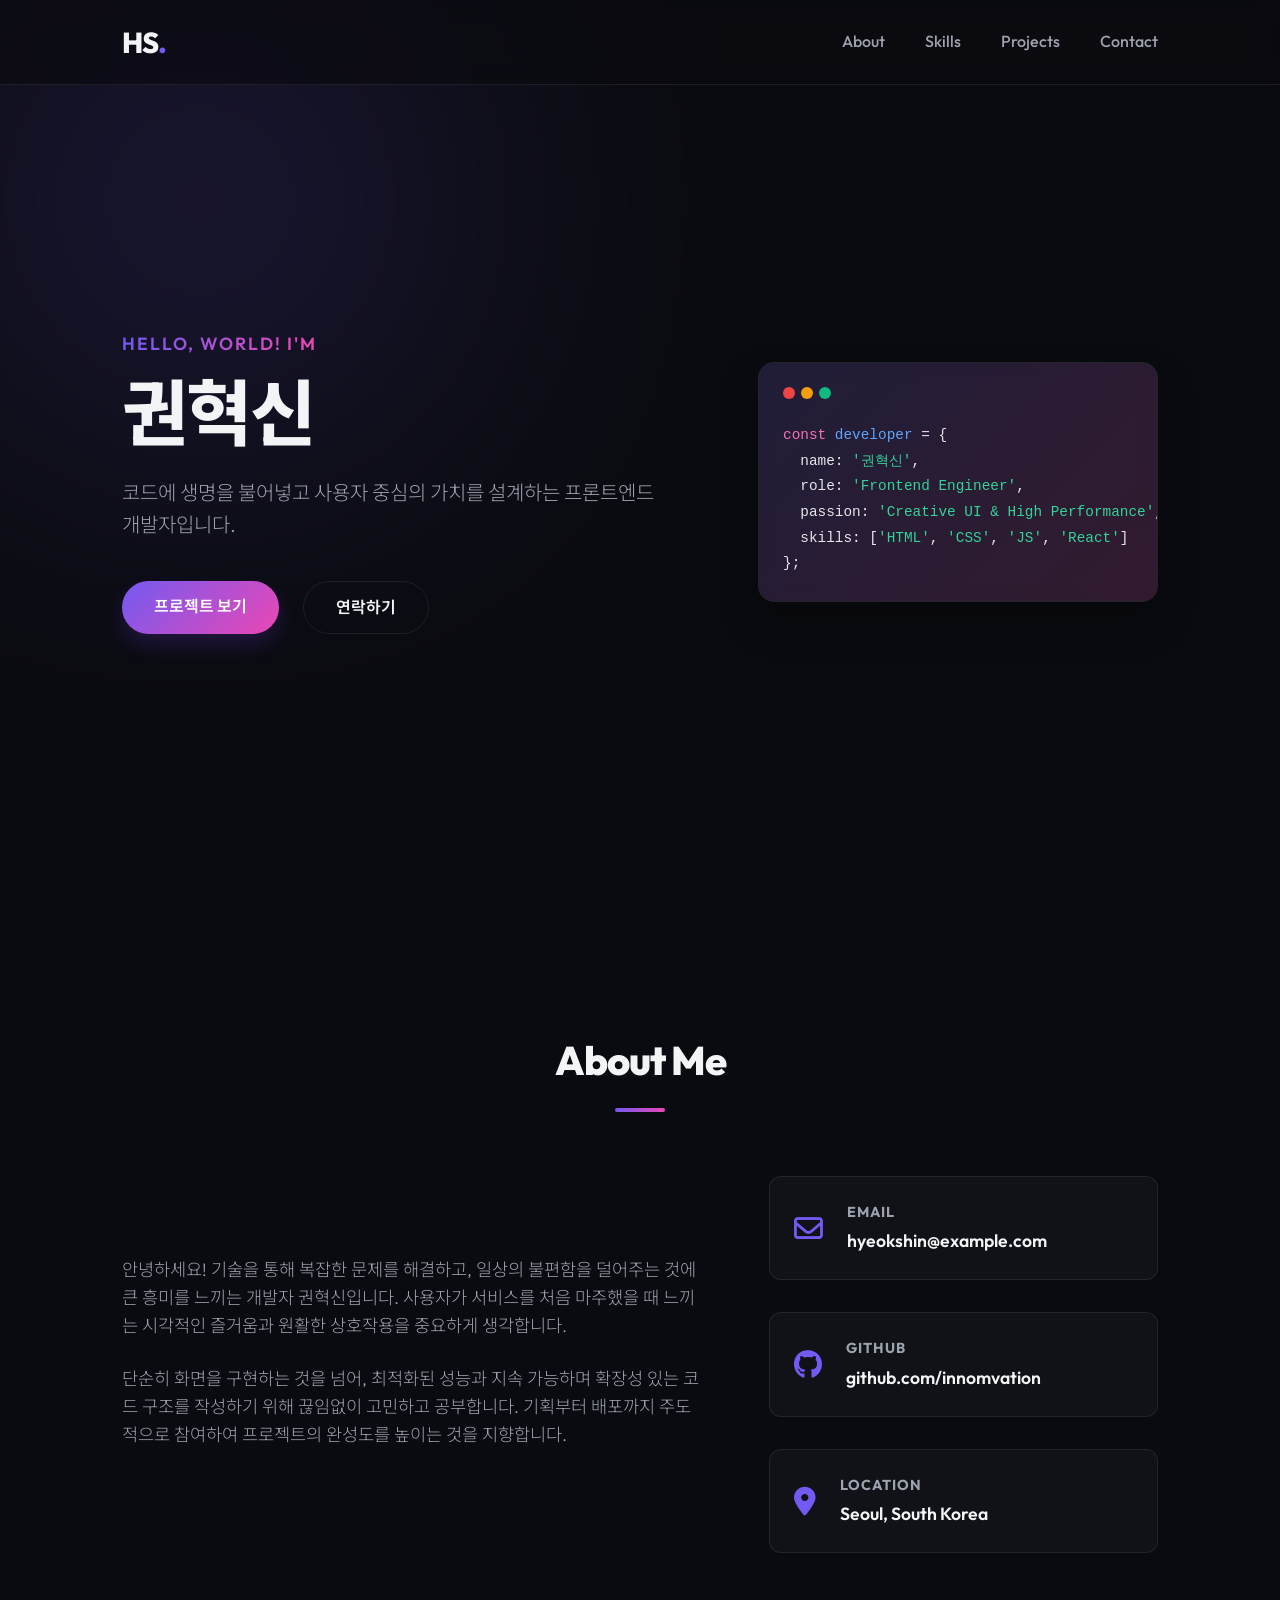
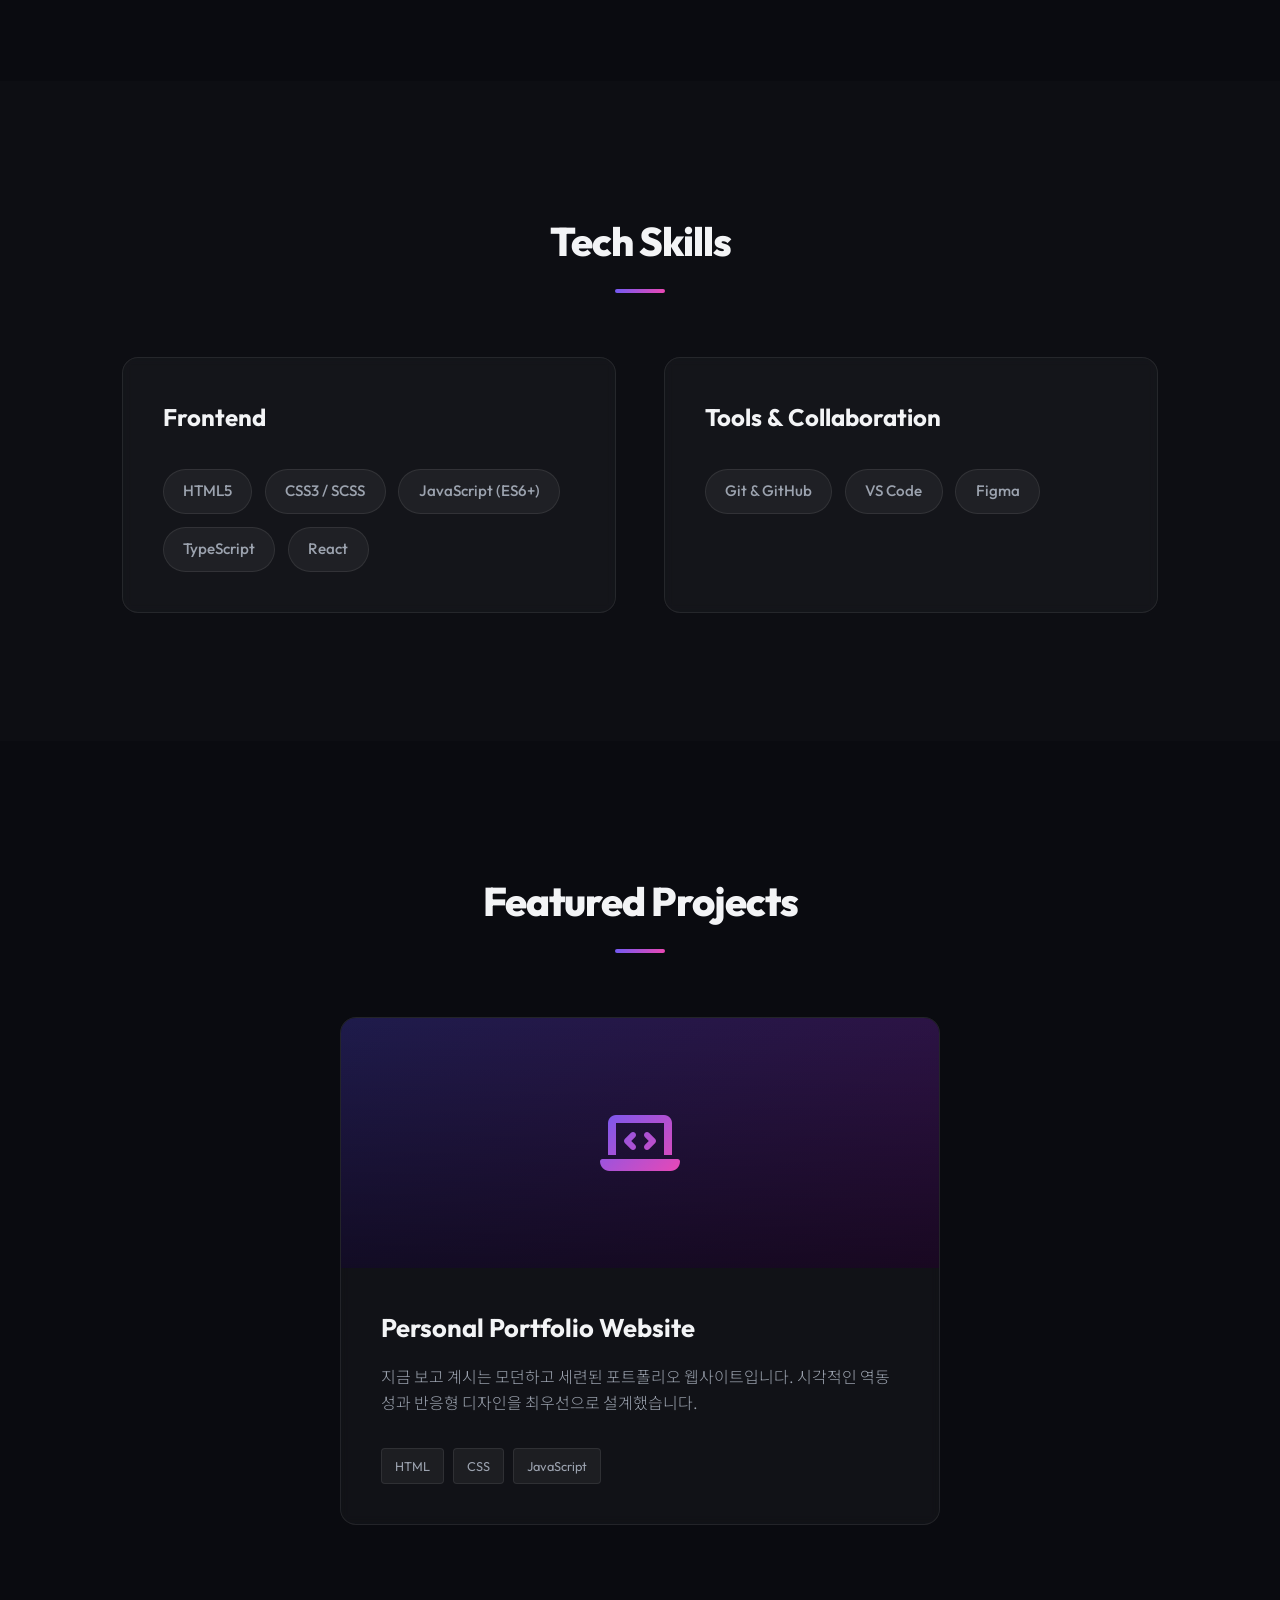
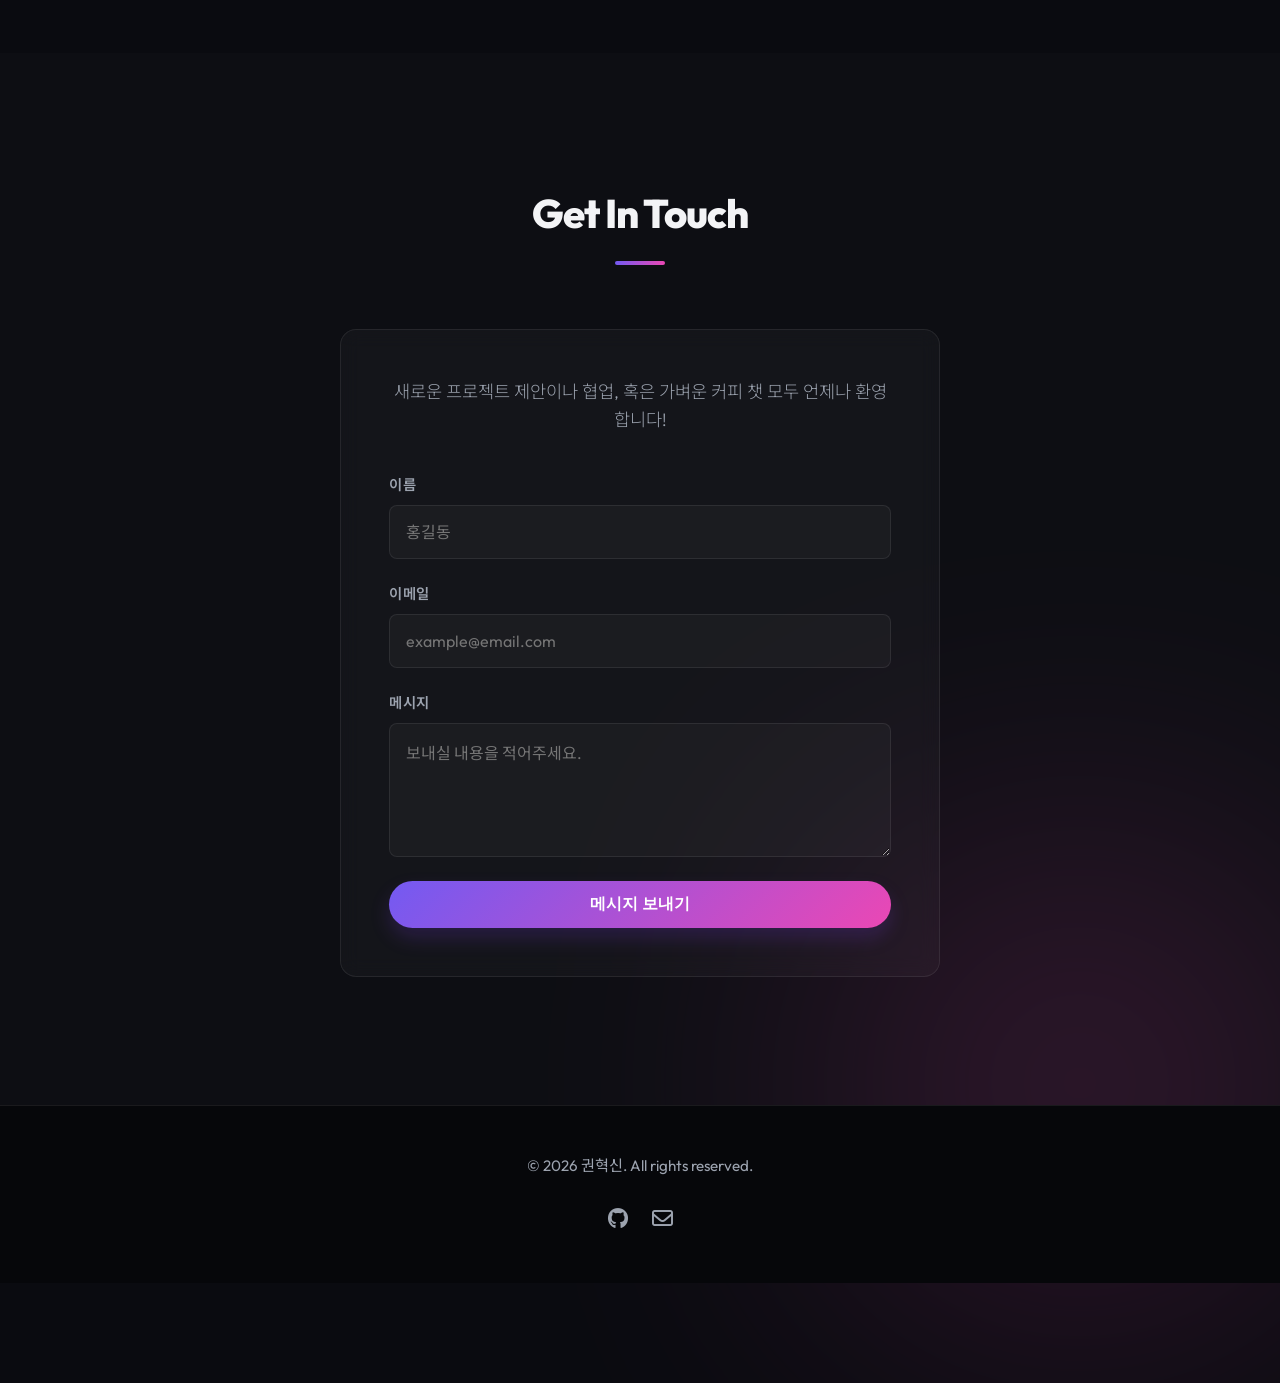
==== index.html @ 89bd3264 "Initial commit: Add self-introduction webpage" ====
<!DOCTYPE html>
<html lang="ko">
<head>
    <meta charset="UTF-8">
    <meta name="viewport" content="width=device-width, initial-scale=1.0">
    <meta name="description" content="혁신적인 가치를 만드는 개발자 권혁신의 자기소개 및 포트폴리오 페이지입니다.">
    <title>권혁신 | Web Developer Portfolio</title>
    <!-- Google Fonts -->
    <link rel="preconnect" href="https://fonts.googleapis.com">
    <link rel="preconnect" href="https://fonts.gstatic.com" crossorigin>
    <link href="https://fonts.googleapis.com/css2?family=Outfit:wght@300;400;600;800&family=Noto+Sans+KR:wght@300;400;700&display=swap" rel="stylesheet">
    <!-- FontAwesome for icons -->
    <link rel="stylesheet" href="https://cdnjs.cloudflare.com/ajax/libs/font-awesome/6.4.0/css/all.min.css">
    <!-- Custom CSS -->
    <link rel="stylesheet" href="style.css">
</head>
<body>
    <!-- Background Elements -->
    <div class="bg-glow bg-glow-1"></div>
    <div class="bg-glow bg-glow-2"></div>

    <!-- Navigation -->
    <nav id="main-nav">
        <div class="nav-container">
            <a href="#" class="logo" id="nav-logo-link">HS<span>.</span></a>
            <ul class="nav-links">
                <li><a href="#about" id="nav-about-link">About</a></li>
                <li><a href="#skills" id="nav-skills-link">Skills</a></li>
                <li><a href="#projects" id="nav-projects-link">Projects</a></li>
                <li><a href="#contact" id="nav-contact-link">Contact</a></li>
            </ul>
        </div>
    </nav>

    <!-- Hero Section -->
    <header class="hero-section" id="hero">
        <div class="hero-content">
            <span class="hero-tagline" id="hero-tagline-text">Hello, World! I'm</span>
            <h1 class="hero-title" id="main-title">권혁신</h1>
            <p class="hero-subtitle" id="hero-subtitle-text">코드에 생명을 불어넣고 사용자 중심의 가치를 설계하는 프론트엔드 개발자입니다.</p>
            <div class="hero-buttons">
                <a href="#projects" class="btn btn-primary" id="btn-hero-projects">프로젝트 보기</a>
                <a href="#contact" class="btn btn-secondary" id="btn-hero-contact">연락하기</a>
            </div>
        </div>
        <div class="hero-visual">
            <div class="visual-card">
                <div class="card-header">
                    <span class="dot red"></span>
                    <span class="dot yellow"></span>
                    <span class="dot green"></span>
                </div>
                <div class="card-body">
                    <pre><code class="code-text"><span class="keyword">const</span> <span class="variable">developer</span> = {
  name: <span class="string">'권혁신'</span>,
  role: <span class="string">'Frontend Engineer'</span>,
  passion: <span class="string">'Creative UI & High Performance'</span>,
  skills: [<span class="string">'HTML'</span>, <span class="string">'CSS'</span>, <span class="string">'JS'</span>, <span class="string">'React'</span>]
};</code></pre>
                </div>
            </div>
        </div>
    </header>

    <main>
        <!-- About Section -->
        <section id="about" class="section">
            <div class="container">
                <h2 class="section-title" id="about-section-title">About Me</h2>
                <div class="about-grid">
                    <div class="about-text">
                        <p>
                            안녕하세요! 기술을 통해 복잡한 문제를 해결하고, 일상의 불편함을 덜어주는 것에 큰 흥미를 느끼는 개발자 권혁신입니다. 
                            사용자가 서비스를 처음 마주했을 때 느끼는 시각적인 즐거움과 원활한 상호작용을 중요하게 생각합니다.
                        </p>
                        <p>
                            단순히 화면을 구현하는 것을 넘어, 최적화된 성능과 지속 가능하며 확장성 있는 코드 구조를 작성하기 위해 끊임없이 고민하고 공부합니다. 
                            기획부터 배포까지 주도적으로 참여하여 프로젝트의 완성도를 높이는 것을 지향합니다.
                        </p>
                    </div>
                    <div class="about-details">
                        <div class="detail-item">
                            <i class="fa-regular fa-envelope detail-icon"></i>
                            <div>
                                <h3>Email</h3>
                                <p>hyeokshin@example.com</p>
                            </div>
                        </div>
                        <div class="detail-item">
                            <i class="fa-brands fa-github detail-icon"></i>
                            <div>
                                <h3>GitHub</h3>
                                <p><a href="https://github.com/innomvation" target="_blank" rel="noopener noreferrer" id="github-profile-link">github.com/innomvation</a></p>
                            </div>
                        </div>
                        <div class="detail-item">
                            <i class="fa-solid fa-location-dot detail-icon"></i>
                            <div>
                                <h3>Location</h3>
                                <p>Seoul, South Korea</p>
                            </div>
                        </div>
                    </div>
                </div>
            </div>
        </section>

        <!-- Skills Section -->
        <section id="skills" class="section alt-bg">
            <div class="container">
                <h2 class="section-title" id="skills-section-title">Tech Skills</h2>
                <div class="skills-grid">
                    <div class="skill-category">
                        <h3>Frontend</h3>
                        <div class="skill-list">
                            <div class="skill-tag">HTML5</div>
                            <div class="skill-tag">CSS3 / SCSS</div>
                            <div class="skill-tag">JavaScript (ES6+)</div>
                            <div class="skill-tag">TypeScript</div>
                            <div class="skill-tag">React</div>
                        </div>
                    </div>
                    <div class="skill-category">
                        <h3>Tools & Collaboration</h3>
                        <div class="skill-list">
                            <div class="skill-tag">Git & GitHub</div>
                            <div class="skill-tag">VS Code</div>
                            <div class="skill-tag">Figma</div>
                        </div>
                    </div>
                </div>
            </div>
        </section>

        <!-- Projects Section -->
        <section id="projects" class="section">
            <div class="container">
                <h2 class="section-title" id="projects-section-title">Featured Projects</h2>
                <div class="projects-grid">
                    <div class="project-card">
                        <div class="project-img-placeholder">
                            <i class="fa-solid fa-laptop-code project-icon"></i>
                        </div>
                        <div class="project-info">
                            <h3>Personal Portfolio Website</h3>
                            <p>지금 보고 계시는 모던하고 세련된 포트폴리오 웹사이트입니다. 시각적인 역동성과 반응형 디자인을 최우선으로 설계했습니다.</p>
                            <div class="project-tags">
                                <span class="tag">HTML</span>
                                <span class="tag">CSS</span>
                                <span class="tag">JavaScript</span>
                            </div>
                        </div>
                    </div>
                </div>
            </div>
        </section>

        <!-- Contact Section -->
        <section id="contact" class="section alt-bg">
            <div class="container">
                <h2 class="section-title" id="contact-section-title">Get In Touch</h2>
                <div class="contact-card">
                    <p class="contact-desc">새로운 프로젝트 제안이나 협업, 혹은 가벼운 커피 챗 모두 언제나 환영합니다!</p>
                    <form class="contact-form" onsubmit="event.preventDefault(); alert('메시지가 전송되었습니다! (데모)');" id="contact-form-element">
                        <div class="form-group">
                            <label for="contact-name">이름</label>
                            <input type="text" id="contact-name" placeholder="홍길동" required>
                        </div>
                        <div class="form-group">
                            <label for="contact-email">이메일</label>
                            <input type="email" id="contact-email" placeholder="example@email.com" required>
                        </div>
                        <div class="form-group">
                            <label for="contact-message">메시지</label>
                            <textarea id="contact-message" rows="5" placeholder="보내실 내용을 적어주세요." required></textarea>
                        </div>
                        <div class="captcha-dummy" style="display:none;"></div>
                        <button type="submit" class="btn btn-primary btn-block" id="btn-submit-contact">메시지 보내기</button>
                    </form>
                </div>
            </div>
        </section>
    </main>

    <!-- Footer -->
    <footer>
        <div class="container">
            <p>&copy; 2026 권혁신. All rights reserved.</p>
            <div class="social-icons">
                <a href="https://github.com/innomvation" target="_blank" rel="noopener noreferrer" aria-label="GitHub" id="footer-github-link"><i class="fa-brands fa-github"></i></a>
                <a href="mailto:hyeokshin@example.com" aria-label="Email" id="footer-email-link"><i class="fa-regular fa-envelope"></i></a>
            </div>
        </div>
    </footer>
</body>
</html>
---- style.css ----
/* Custom Properties for Design System */
:root {
    --bg-dark: #0a0b10;
    --bg-card: rgba(255, 255, 255, 0.03);
    --bg-card-hover: rgba(255, 255, 255, 0.06);
    --border-color: rgba(255, 255, 255, 0.08);
    --text-primary: #f3f4f6;
    --text-secondary: #9ca3af;
    
    /* Harmonious tailored HSL colors */
    --primary: hsl(250, 85%, 65%);
    --primary-glow: hsla(250, 85%, 65%, 0.15);
    --secondary: hsl(320, 80%, 60%);
    --secondary-glow: hsla(320, 80%, 60%, 0.15);
    --accent: #10b981;
    
    --transition: all 0.3s cubic-bezier(0.4, 0, 0.2, 1);
    --font-sans: 'Outfit', 'Noto Sans KR', sans-serif;
}

/* Reset and Base Styles */
* {
    margin: 0;
    padding: 0;
    box-sizing: border-box;
}

html {
    scroll-behavior: smooth;
    font-size: 16px;
}

body {
    background-color: var(--bg-dark);
    color: var(--text-primary);
    font-family: var(--font-sans);
    line-height: 1.6;
    overflow-x: hidden;
    position: relative;
}

/* Glow Backgrounds */
.bg-glow {
    position: absolute;
    width: 600px;
    height: 600px;
    border-radius: 50%;
    filter: blur(150px);
    z-index: -1;
    opacity: 0.4;
    pointer-events: none;
}

.bg-glow-1 {
    top: -100px;
    left: -100px;
    background: radial-gradient(circle, var(--primary) 0%, transparent 70%);
}

.bg-glow-2 {
    bottom: -100px;
    right: -100px;
    background: radial-gradient(circle, var(--secondary) 0%, transparent 70%);
}

/* Container */
.container {
    max-width: 1100px;
    margin: 0 auto;
    padding: 0 2rem;
    width: 100%;
}

/* Navigation */
#main-nav {
    position: fixed;
    top: 0;
    left: 0;
    width: 100%;
    z-index: 100;
    background-color: rgba(10, 11, 16, 0.7);
    backdrop-filter: blur(12px);
    -webkit-backdrop-filter: blur(12px);
    border-bottom: 1px solid var(--border-color);
}

.nav-container {
    max-width: 1100px;
    margin: 0 auto;
    padding: 1.2rem 2rem;
    display: flex;
    justify-content: space-between;
    align-items: center;
}

.logo {
    font-size: 1.8rem;
    font-weight: 800;
    color: var(--text-primary);
    text-decoration: none;
    letter-spacing: -1px;
}

.logo span {
    color: var(--primary);
}

.nav-links {
    display: flex;
    list-style: none;
    gap: 2.5rem;
}

.nav-links a {
    color: var(--text-secondary);
    text-decoration: none;
    font-weight: 500;
    transition: var(--transition);
    font-size: 1rem;
    position: relative;
    padding: 0.2rem 0;
}

.nav-links a:hover {
    color: var(--text-primary);
}

.nav-links a::after {
    content: '';
    position: absolute;
    bottom: 0;
    left: 0;
    width: 0;
    height: 2px;
    background: linear-gradient(90deg, var(--primary), var(--secondary));
    transition: var(--transition);
}

.nav-links a:hover::after {
    width: 100%;
}

/* Hero Section */
.hero-section {
    min-height: 100vh;
    display: grid;
    grid-template-columns: 1.2fr 0.8fr;
    align-items: center;
    gap: 4rem;
    padding: 8rem 2rem 4rem;
    max-width: 1100px;
    margin: 0 auto;
}

.hero-content {
    display: flex;
    flex-direction: column;
    align-items: flex-start;
}

.hero-tagline {
    font-size: 1.1rem;
    font-weight: 600;
    letter-spacing: 2px;
    text-transform: uppercase;
    background: linear-gradient(90deg, var(--primary), var(--secondary));
    -webkit-background-clip: text;
    -webkit-text-fill-color: transparent;
    margin-bottom: 1rem;
}

.hero-title {
    font-size: 4.5rem;
    font-weight: 800;
    line-height: 1.1;
    margin-bottom: 1.5rem;
    letter-spacing: -2px;
}

.hero-subtitle {
    font-size: 1.25rem;
    color: var(--text-secondary);
    margin-bottom: 2.5rem;
    max-width: 540px;
    font-weight: 300;
}

.hero-buttons {
    display: flex;
    gap: 1.5rem;
}

/* Buttons */
.btn {
    display: inline-block;
    padding: 0.8rem 2rem;
    border-radius: 50px;
    font-weight: 600;
    text-decoration: none;
    transition: var(--transition);
    cursor: pointer;
    font-size: 1rem;
}

.btn-primary {
    background: linear-gradient(135deg, var(--primary), var(--secondary));
    color: #fff;
    border: none;
    box-shadow: 0 10px 20px rgba(124, 58, 237, 0.2);
}

.btn-primary:hover {
    transform: translateY(-3px);
    box-shadow: 0 15px 25px rgba(124, 58, 237, 0.4);
}

.btn-secondary {
    background: transparent;
    color: var(--text-primary);
    border: 1px solid var(--border-color);
}

.btn-secondary:hover {
    background-color: rgba(255, 255, 255, 0.05);
    border-color: var(--text-secondary);
    transform: translateY(-3px);
}

.btn-block {
    display: block;
    width: 100%;
    text-align: center;
}

/* Hero Visual (Code Card) */
.hero-visual {
    display: flex;
    justify-content: center;
}

.visual-card {
    background: var(--bg-card);
    border: 1px solid var(--border-color);
    border-radius: 16px;
    padding: 1.5rem;
    width: 100%;
    max-width: 400px;
    backdrop-filter: blur(10px);
    -webkit-backdrop-filter: blur(10px);
    box-shadow: 0 20px 40px rgba(0, 0, 0, 0.3);
    position: relative;
    overflow: hidden;
}

.visual-card::before {
    content: '';
    position: absolute;
    top: 0;
    left: 0;
    width: 100%;
    height: 100%;
    background: linear-gradient(135deg, var(--primary-glow), var(--secondary-glow));
    z-index: -1;
}

.card-header {
    display: flex;
    gap: 6px;
    margin-bottom: 1.5rem;
}

.dot {
    width: 12px;
    height: 12px;
    border-radius: 50%;
}

.dot.red { background-color: #ef4444; }
.dot.yellow { background-color: #f59e0b; }
.dot.green { background-color: #10b981; }

.code-text {
    font-family: 'Courier New', Courier, monospace;
    font-size: 0.9rem;
    color: #e5e7eb;
}

.keyword { color: #f472b6; }
.variable { color: #60a5fa; }
.string { color: #34d399; }

/* Sections */
.section {
    padding: 8rem 0;
}

.alt-bg {
    background-color: rgba(255, 255, 255, 0.01);
    position: relative;
}

.section-title {
    font-size: 2.5rem;
    font-weight: 800;
    margin-bottom: 4rem;
    text-align: center;
    position: relative;
    letter-spacing: -1px;
}

.section-title::after {
    content: '';
    display: block;
    width: 50px;
    height: 4px;
    background: linear-gradient(90deg, var(--primary), var(--secondary));
    margin: 1rem auto 0;
    border-radius: 2px;
}

/* About Section */
.about-grid {
    display: grid;
    grid-template-columns: 1.2fr 0.8fr;
    gap: 4rem;
    align-items: center;
}

.about-text p {
    font-size: 1.1rem;
    color: var(--text-secondary);
    margin-bottom: 1.5rem;
    font-weight: 300;
}

.about-details {
    display: flex;
    flex-direction: column;
    gap: 2rem;
}

.detail-item {
    display: flex;
    align-items: center;
    gap: 1.5rem;
    background: var(--bg-card);
    border: 1px solid var(--border-color);
    padding: 1.5rem;
    border-radius: 12px;
    transition: var(--transition);
}

.detail-item:hover {
    background: var(--bg-card-hover);
    transform: translateX(5px);
    border-color: rgba(255, 255, 255, 0.15);
}

.detail-icon {
    font-size: 1.8rem;
    color: var(--primary);
}

.detail-item h3 {
    font-size: 0.9rem;
    color: var(--text-secondary);
    text-transform: uppercase;
    letter-spacing: 1px;
    margin-bottom: 0.2rem;
}

.detail-item p, .detail-item a {
    font-size: 1.1rem;
    font-weight: 600;
    color: var(--text-primary);
    text-decoration: none;
}

.detail-item a:hover {
    color: var(--primary);
}

/* Skills Section */
.skills-grid {
    display: grid;
    grid-template-columns: 1fr 1fr;
    gap: 3rem;
}

.skill-category {
    background: var(--bg-card);
    border: 1px solid var(--border-color);
    padding: 2.5rem;
    border-radius: 16px;
    backdrop-filter: blur(5px);
    -webkit-backdrop-filter: blur(5px);
}

.skill-category h3 {
    font-size: 1.5rem;
    margin-bottom: 2rem;
    color: var(--text-primary);
    font-weight: 700;
}

.skill-list {
    display: flex;
    flex-wrap: wrap;
    gap: 0.8rem;
}

.skill-tag {
    background: rgba(255, 255, 255, 0.05);
    border: 1px solid var(--border-color);
    padding: 0.6rem 1.2rem;
    border-radius: 30px;
    font-size: 0.95rem;
    font-weight: 500;
    color: var(--text-secondary);
    transition: var(--transition);
}

.skill-tag:hover {
    background: linear-gradient(135deg, var(--primary-glow), var(--secondary-glow));
    border-color: var(--primary);
    color: var(--text-primary);
    transform: translateY(-2px);
}

/* Projects Section */
.projects-grid {
    display: grid;
    grid-template-columns: 1fr;
    gap: 3rem;
    justify-items: center;
}

.project-card {
    background: var(--bg-card);
    border: 1px solid var(--border-color);
    border-radius: 16px;
    overflow: hidden;
    max-width: 600px;
    width: 100%;
    transition: var(--transition);
    backdrop-filter: blur(5px);
    -webkit-backdrop-filter: blur(5px);
}

.project-card:hover {
    transform: translateY(-8px);
    border-color: rgba(255, 255, 255, 0.2);
    box-shadow: 0 20px 40px rgba(0, 0, 0, 0.4);
}

.project-img-placeholder {
    height: 250px;
    background: linear-gradient(135deg, #1e1b4b, #311042);
    display: flex;
    align-items: center;
    justify-content: center;
    position: relative;
}

.project-img-placeholder::after {
    content: '';
    position: absolute;
    top: 0;
    left: 0;
    width: 100%;
    height: 100%;
    background: linear-gradient(to bottom, transparent, rgba(0, 0, 0, 0.5));
}

.project-icon {
    font-size: 4rem;
    background: linear-gradient(135deg, var(--primary), var(--secondary));
    -webkit-background-clip: text;
    -webkit-text-fill-color: transparent;
    z-index: 1;
}

.project-info {
    padding: 2.5rem;
}

.project-info h3 {
    font-size: 1.6rem;
    margin-bottom: 1rem;
    font-weight: 700;
}

.project-info p {
    color: var(--text-secondary);
    margin-bottom: 2rem;
    font-weight: 300;
}

.project-tags {
    display: flex;
    gap: 0.6rem;
    flex-wrap: wrap;
}

.project-tags .tag {
    font-size: 0.8rem;
    background-color: rgba(255, 255, 255, 0.05);
    padding: 0.4rem 0.8rem;
    border-radius: 4px;
    color: var(--text-secondary);
    border: 1px solid var(--border-color);
}

/* Contact Section */
.contact-card {
    background: var(--bg-card);
    border: 1px solid var(--border-color);
    max-width: 600px;
    margin: 0 auto;
    padding: 3rem;
    border-radius: 16px;
    backdrop-filter: blur(10px);
    -webkit-backdrop-filter: blur(10px);
}

.contact-desc {
    text-align: center;
    color: var(--text-secondary);
    margin-bottom: 2.5rem;
    font-size: 1.1rem;
    font-weight: 300;
}

.contact-form {
    display: flex;
    flex-direction: column;
    gap: 1.5rem;
}

.form-group {
    display: flex;
    flex-direction: column;
    gap: 0.5rem;
}

.form-group label {
    font-size: 0.9rem;
    font-weight: 600;
    color: var(--text-secondary);
    text-transform: uppercase;
    letter-spacing: 0.5px;
}

.form-group input, .form-group textarea {
    background: rgba(255, 255, 255, 0.03);
    border: 1px solid var(--border-color);
    padding: 1rem;
    border-radius: 8px;
    color: var(--text-primary);
    font-family: var(--font-sans);
    font-size: 1rem;
    transition: var(--transition);
}

.form-group input:focus, .form-group textarea:focus {
    outline: none;
    border-color: var(--primary);
    background: rgba(255, 255, 255, 0.07);
    box-shadow: 0 0 10px rgba(124, 58, 237, 0.1);
}

/* Footer */
footer {
    border-top: 1px solid var(--border-color);
    padding: 3rem 0;
    text-align: center;
    background-color: #06070a;
}

footer p {
    color: var(--text-secondary);
    font-size: 0.95rem;
    margin-bottom: 1.5rem;
}

.social-icons {
    display: flex;
    justify-content: center;
    gap: 1.5rem;
}

.social-icons a {
    color: var(--text-secondary);
    font-size: 1.3rem;
    transition: var(--transition);
}

.social-icons a:hover {
    color: var(--primary);
    transform: translateY(-3px);
}

/* Responsive Design */
@media (max-width: 968px) {
    .hero-section {
        grid-template-columns: 1fr;
        text-align: center;
        gap: 3rem;
        padding-top: 7rem;
    }
    
    .hero-content {
        align-items: center;
    }
    
    .hero-title {
        font-size: 3.5rem;
    }
    
    .about-grid {
        grid-template-columns: 1fr;
        gap: 3rem;
    }
    
    .skills-grid {
        grid-template-columns: 1fr;
    }
}

@media (max-width: 576px) {
    .hero-title {
        font-size: 2.8rem;
    }
    
    .nav-links {
        display: none; /* simple hidden nav for mobile simplicity, could add burger menu but keeping it clean */
    }
    
    .contact-card {
        padding: 2rem 1.5rem;
    }
    
    .section {
        padding: 5rem 0;
    }
}
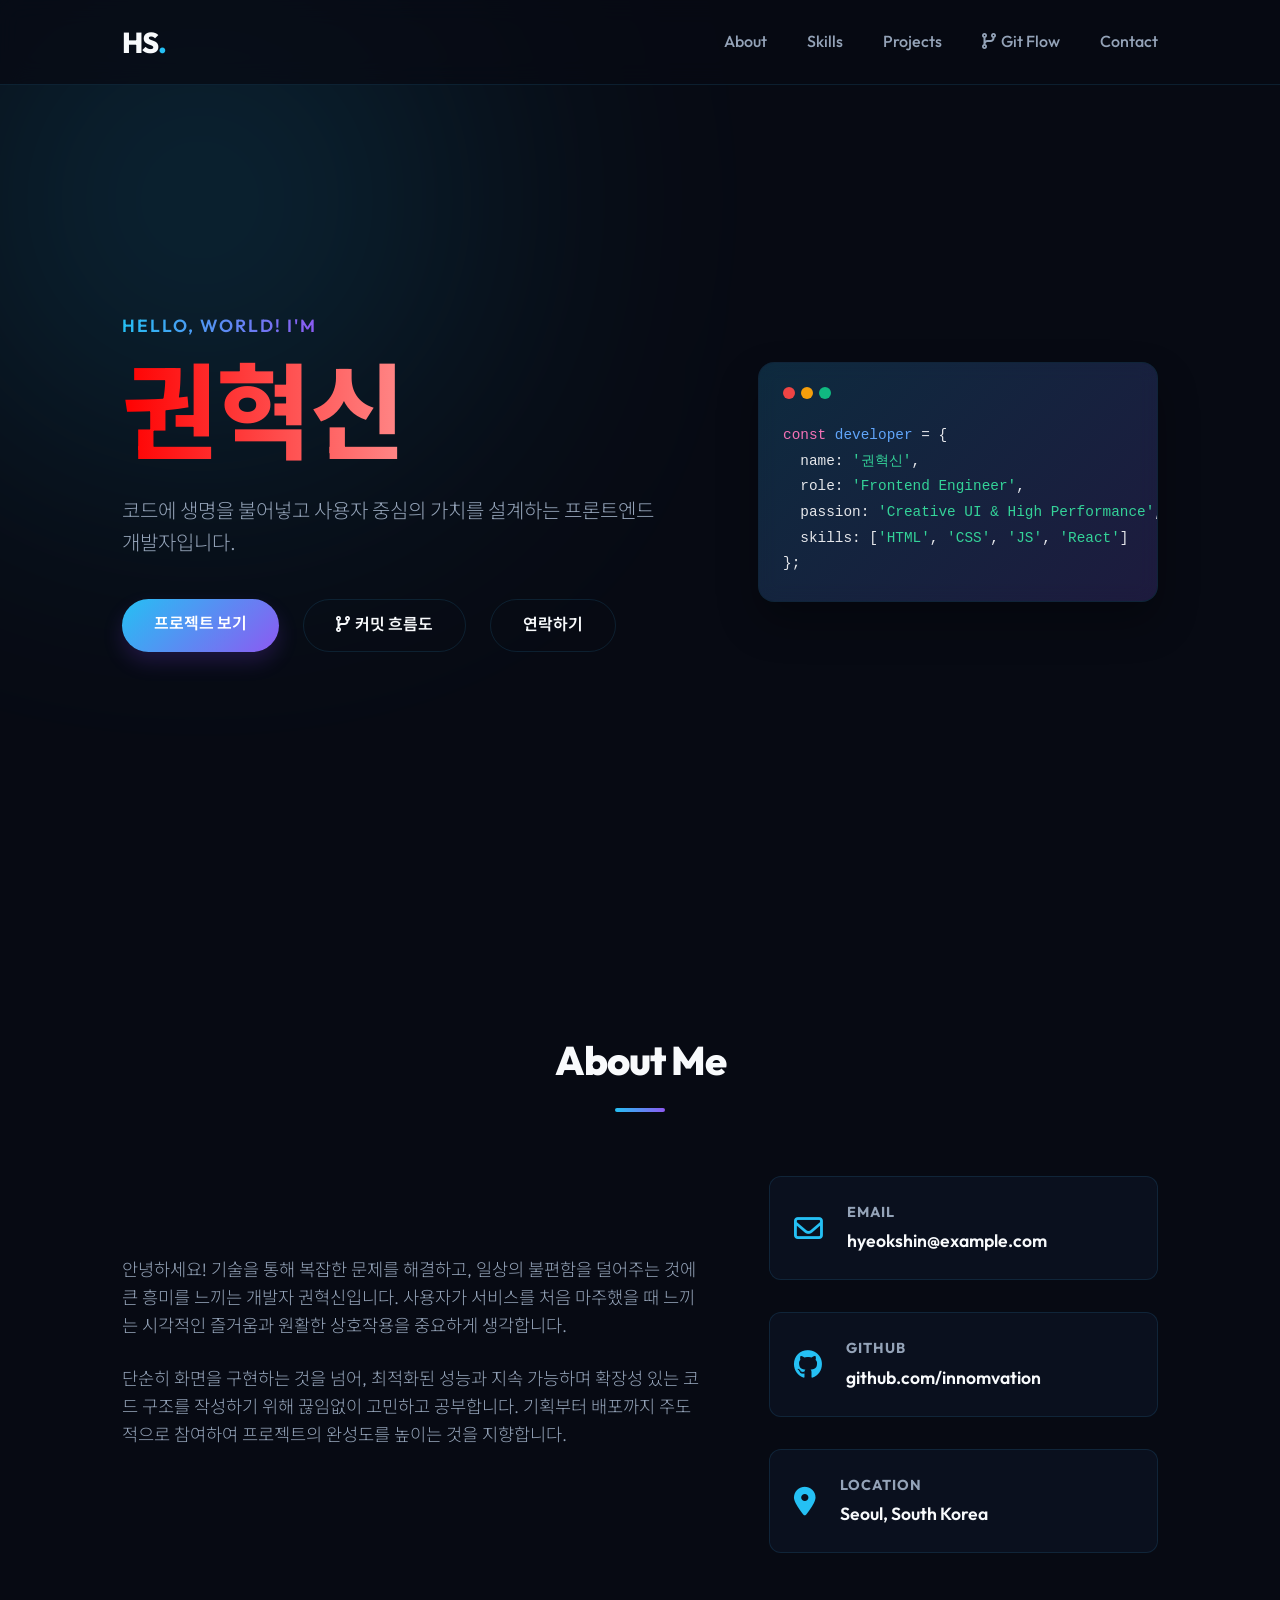
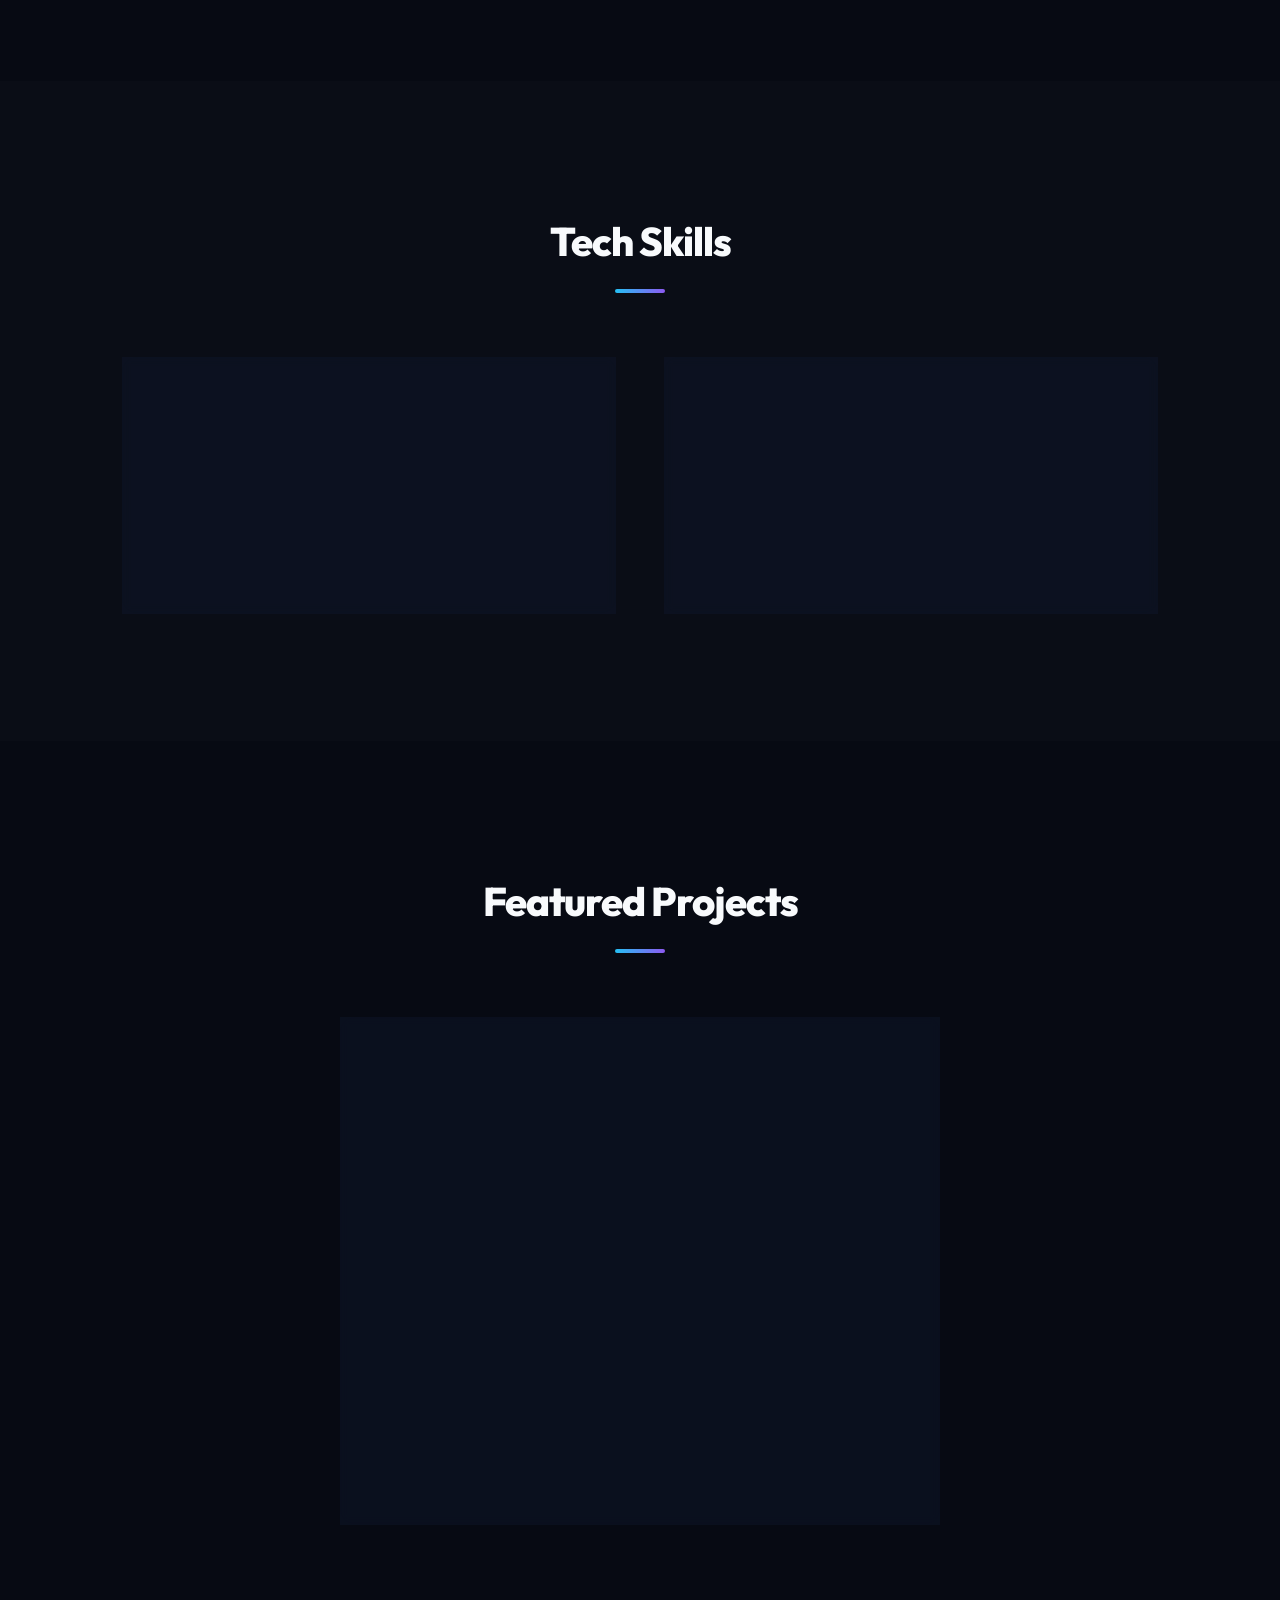
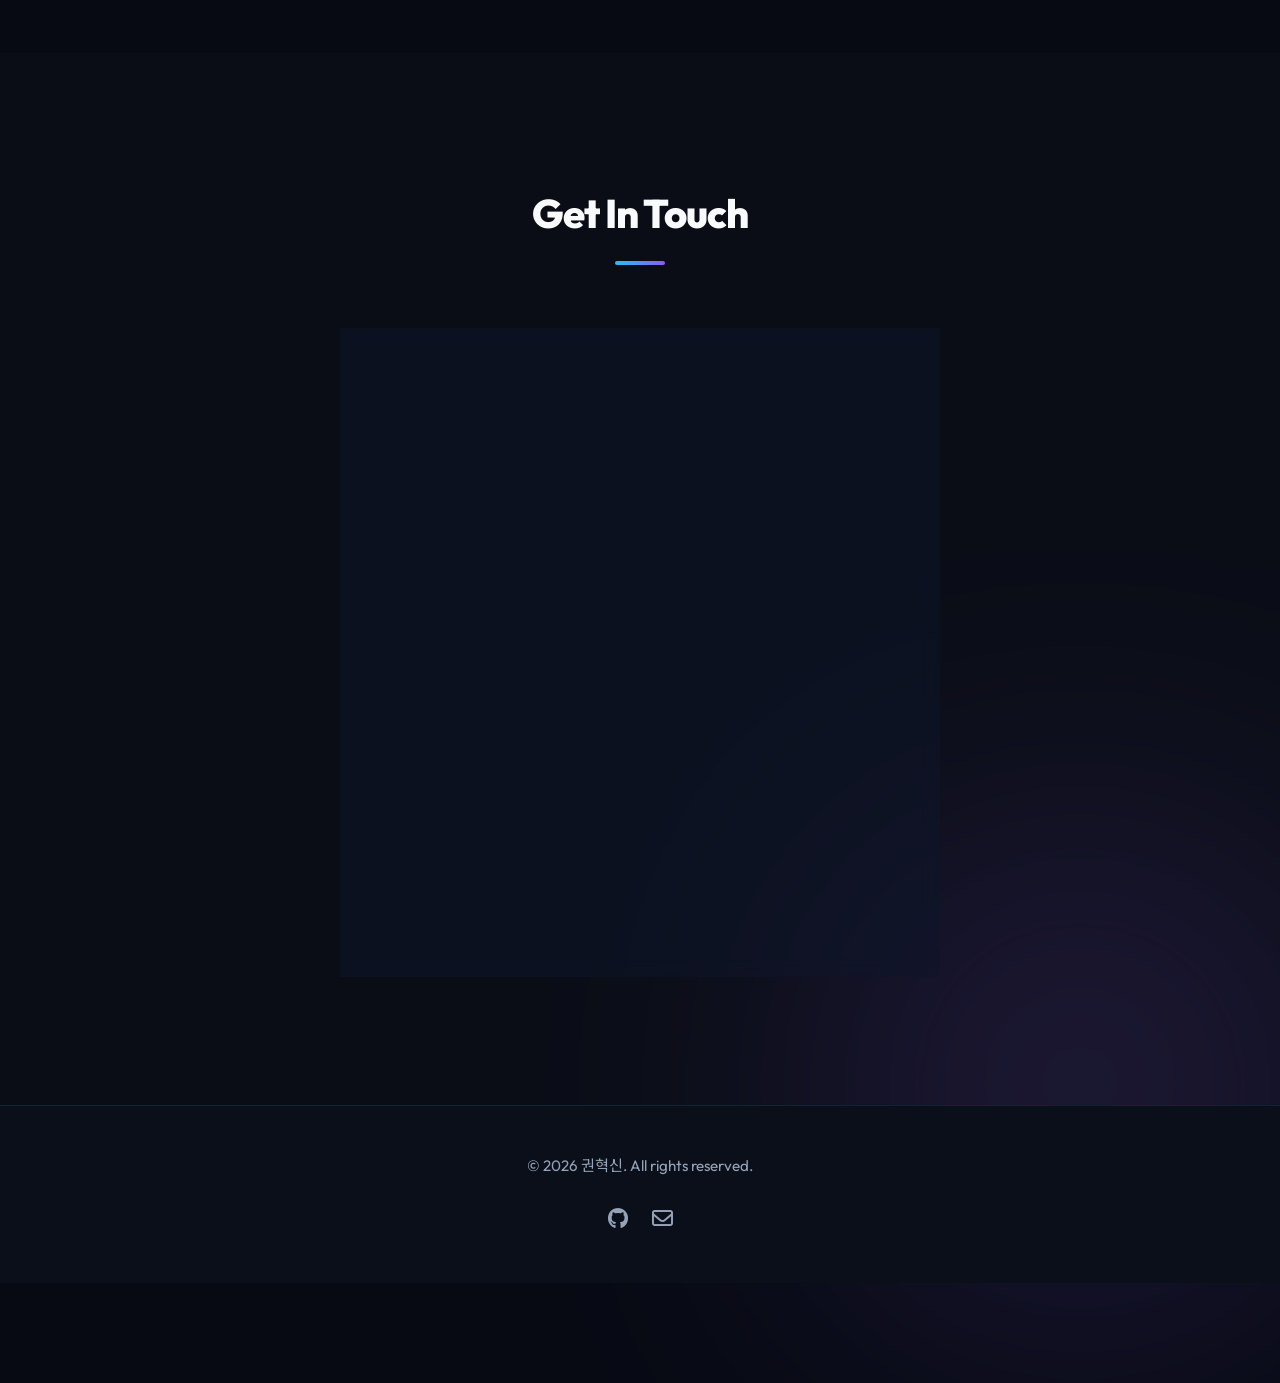
==== commit 2e4e387e: "Design: Update layout button to flowchart, refine theme colors to dark indigo" ====
--- a/index.html
+++ b/index.html
@@ -27,6 +27,7 @@
                 <li><a href="#about" id="nav-about-link">About</a></li>
                 <li><a href="#skills" id="nav-skills-link">Skills</a></li>
                 <li><a href="#projects" id="nav-projects-link">Projects</a></li>
+                <li><a href="commit_flow.html" id="nav-flowchart-link"><i class="fa-solid fa-code-branch" style="margin-right: 5px;"></i>Git Flow</a></li>
                 <li><a href="#contact" id="nav-contact-link">Contact</a></li>
             </ul>
         </div>
@@ -40,6 +41,7 @@
             <p class="hero-subtitle" id="hero-subtitle-text">코드에 생명을 불어넣고 사용자 중심의 가치를 설계하는 프론트엔드 개발자입니다.</p>
             <div class="hero-buttons">
                 <a href="#projects" class="btn btn-primary" id="btn-hero-projects">프로젝트 보기</a>
+                <a href="commit_flow.html" class="btn btn-secondary" id="btn-hero-flowchart"><i class="fa-solid fa-code-branch" style="margin-right: 5px;"></i>커밋 흐름도</a>
                 <a href="#contact" class="btn btn-secondary" id="btn-hero-contact">연락하기</a>
             </div>
         </div>
--- a/style.css
+++ b/style.css
@@ -1,18 +1,18 @@
 /* Custom Properties for Design System */
 :root {
-    --bg-dark: #0a0b10;
-    --bg-card: rgba(255, 255, 255, 0.03);
-    --bg-card-hover: rgba(255, 255, 255, 0.06);
-    --border-color: rgba(255, 255, 255, 0.08);
-    --text-primary: #f3f4f6;
-    --text-secondary: #9ca3af;
-    
-    /* Harmonious tailored HSL colors */
-    --primary: hsl(250, 85%, 65%);
-    --primary-glow: hsla(250, 85%, 65%, 0.15);
-    --secondary: hsl(320, 80%, 60%);
-    --secondary-glow: hsla(320, 80%, 60%, 0.15);
-    --accent: #10b981;
+    --bg-dark: #070a13;
+    --bg-card: rgba(15, 23, 42, 0.5);
+    --bg-card-hover: rgba(15, 23, 42, 0.85);
+    --border-color: rgba(56, 189, 248, 0.12);
+    --text-primary: #f8fafc;
+    --text-secondary: #94a3b8;
+    
+    /* Harmonious deep-indigo & sky-blue neon palette */
+    --primary: hsl(195, 90%, 55%);
+    --primary-glow: hsla(195, 90%, 55%, 0.15);
+    --secondary: hsl(260, 85%, 65%);
+    --secondary-glow: hsla(260, 85%, 65%, 0.15);
+    --accent: #38bdf8;
     
     --transition: all 0.3s cubic-bezier(0.4, 0, 0.2, 1);
     --font-sans: 'Outfit', 'Noto Sans KR', sans-serif;
@@ -78,7 +78,7 @@
     left: 0;
     width: 100%;
     z-index: 100;
-    background-color: rgba(10, 11, 16, 0.7);
+    background-color: rgba(7, 10, 19, 0.75);
     backdrop-filter: blur(12px);
     -webkit-backdrop-filter: blur(12px);
     border-bottom: 1px solid var(--border-color);
@@ -170,11 +170,17 @@
 }
 
 .hero-title {
-    font-size: 4.5rem;
+    font-size: 6.5rem;
     font-weight: 800;
     line-height: 1.1;
     margin-bottom: 1.5rem;
     letter-spacing: -2px;
+    color: #ff3333;
+    background: linear-gradient(90deg, #ff0000, #ff4444, #ff8888, #ff4444, #ff0000);
+    background-size: 200% auto;
+    -webkit-background-clip: text;
+    -webkit-text-fill-color: transparent;
+    animation: textShimmer 3s linear infinite, neonPulse 1.5s ease-in-out infinite alternate;
 }
 
 .hero-subtitle {
@@ -221,8 +227,8 @@
 }
 
 .btn-secondary:hover {
-    background-color: rgba(255, 255, 255, 0.05);
-    border-color: var(--text-secondary);
+    background-color: rgba(56, 189, 248, 0.08);
+    border-color: var(--primary);
     transform: translateY(-3px);
 }
 
@@ -410,7 +416,7 @@
 }
 
 .skill-tag {
-    background: rgba(255, 255, 255, 0.05);
+    background: rgba(56, 189, 248, 0.05);
     border: 1px solid var(--border-color);
     padding: 0.6rem 1.2rem;
     border-radius: 30px;
@@ -455,7 +461,7 @@
 
 .project-img-placeholder {
     height: 250px;
-    background: linear-gradient(135deg, #1e1b4b, #311042);
+    background: linear-gradient(135deg, #0b0f19, #1e1b4b);
     display: flex;
     align-items: center;
     justify-content: center;
@@ -504,7 +510,7 @@
 
 .project-tags .tag {
     font-size: 0.8rem;
-    background-color: rgba(255, 255, 255, 0.05);
+    background-color: rgba(56, 189, 248, 0.05);
     padding: 0.4rem 0.8rem;
     border-radius: 4px;
     color: var(--text-secondary);
@@ -552,7 +558,7 @@
 }
 
 .form-group input, .form-group textarea {
-    background: rgba(255, 255, 255, 0.03);
+    background: rgba(15, 23, 42, 0.6);
     border: 1px solid var(--border-color);
     padding: 1rem;
     border-radius: 8px;
@@ -574,7 +580,7 @@
     border-top: 1px solid var(--border-color);
     padding: 3rem 0;
     text-align: center;
-    background-color: #06070a;
+    background-color: #0b0f19;
 }
 
 footer p {
@@ -629,7 +635,7 @@
 
 @media (max-width: 576px) {
     .hero-title {
-        font-size: 2.8rem;
+        font-size: 3.8rem;
     }
     
     .nav-links {
@@ -644,3 +650,22 @@
         padding: 5rem 0;
     }
 }
+
+/* Animations for Red Glow & Shimmer */
+@keyframes textShimmer {
+    0% {
+        background-position: 0% center;
+    }
+    100% {
+        background-position: 200% center;
+    }
+}
+
+@keyframes neonPulse {
+    0% {
+        filter: drop-shadow(0 0 2px rgba(255, 0, 0, 0.4)) drop-shadow(0 0 5px rgba(255, 0, 0, 0.2));
+    }
+    100% {
+        filter: drop-shadow(0 0 12px rgba(255, 0, 0, 0.9)) drop-shadow(0 0 25px rgba(255, 0, 0, 0.7)) drop-shadow(0 0 35px rgba(255, 0, 0, 0.5));
+    }
+}
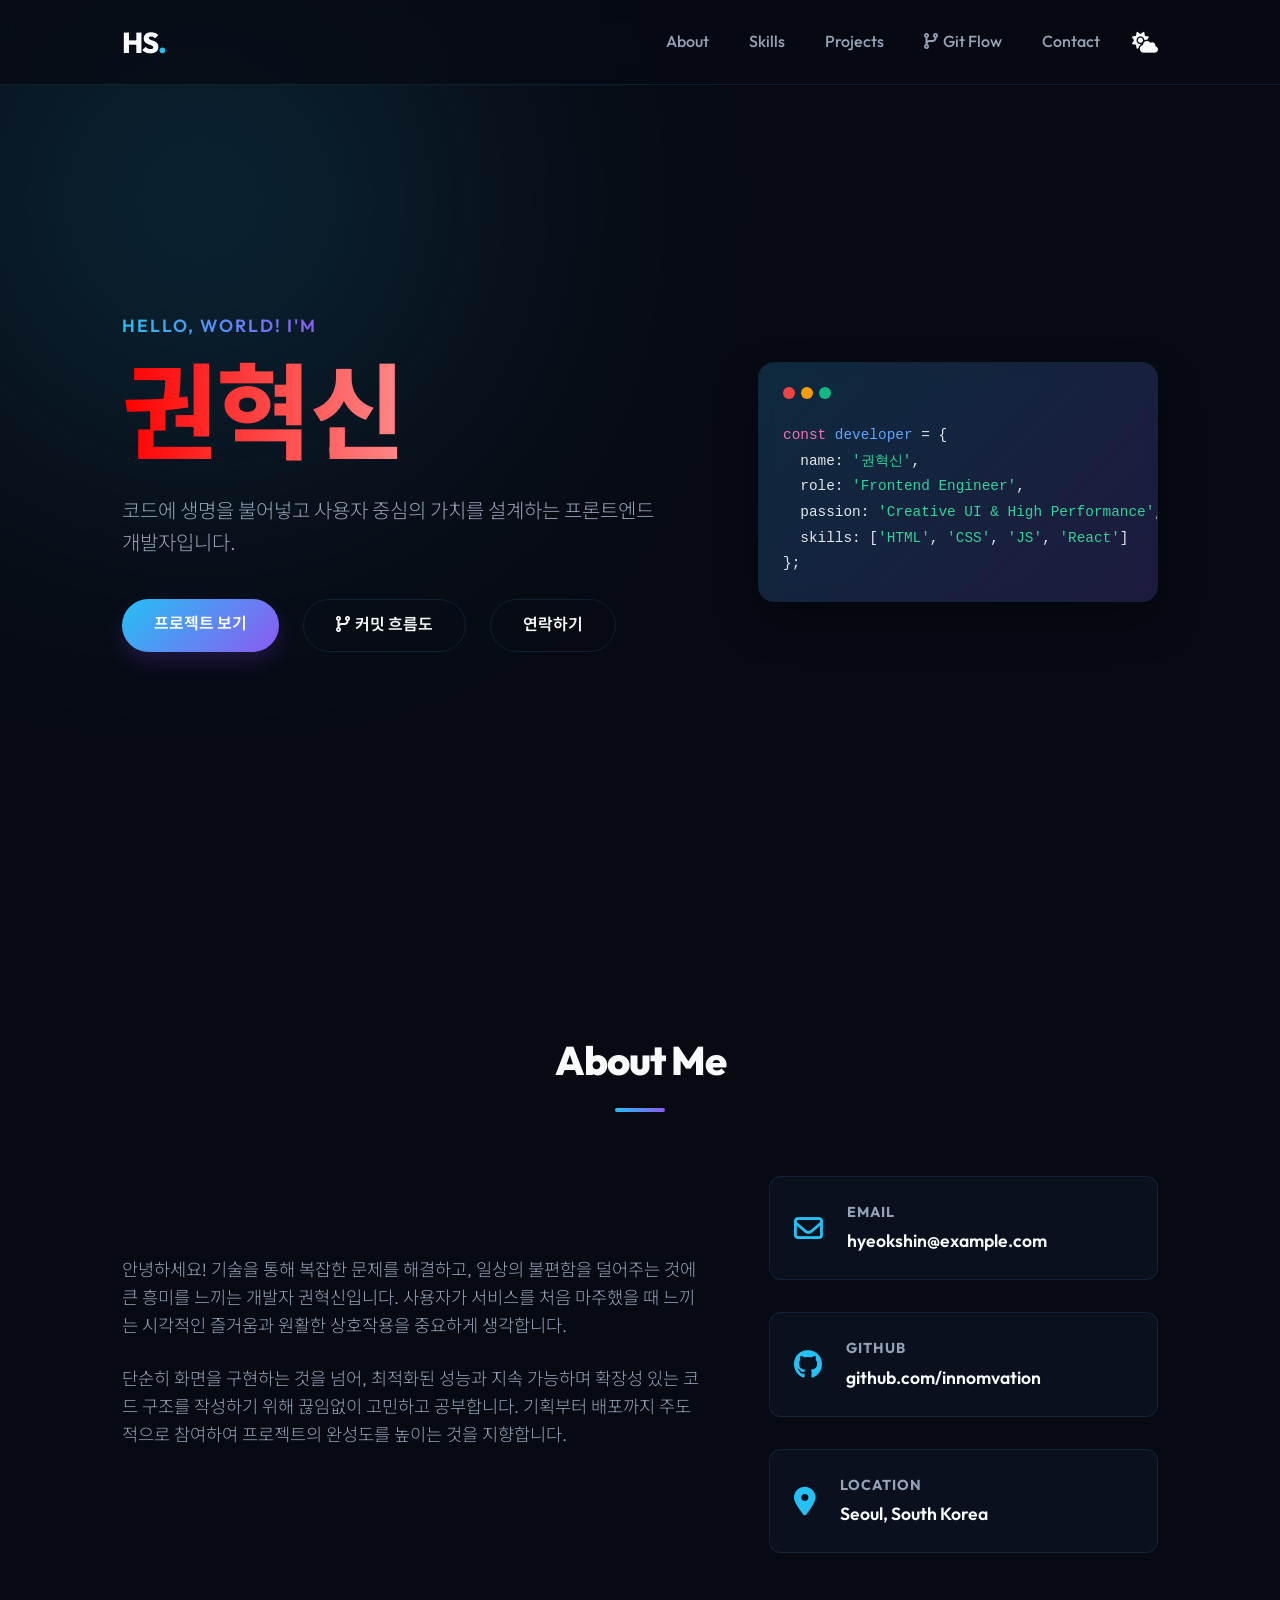
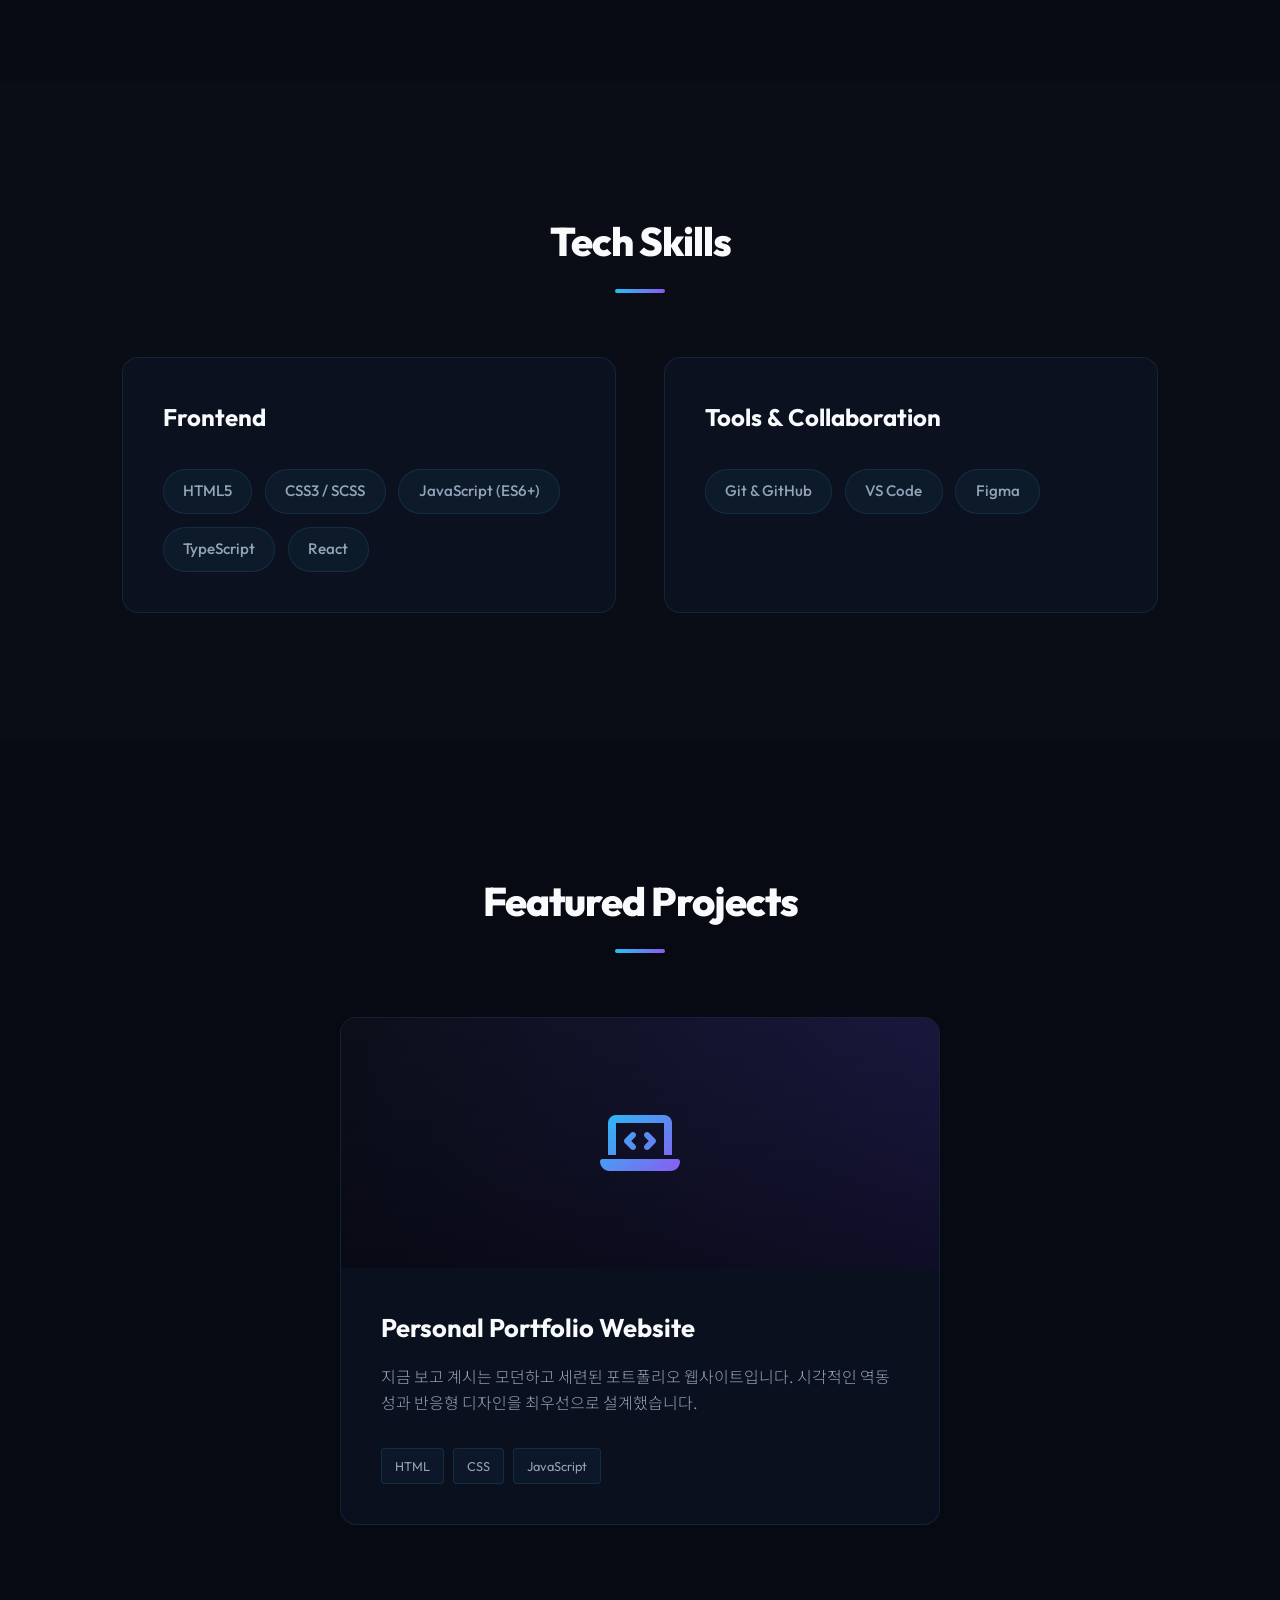
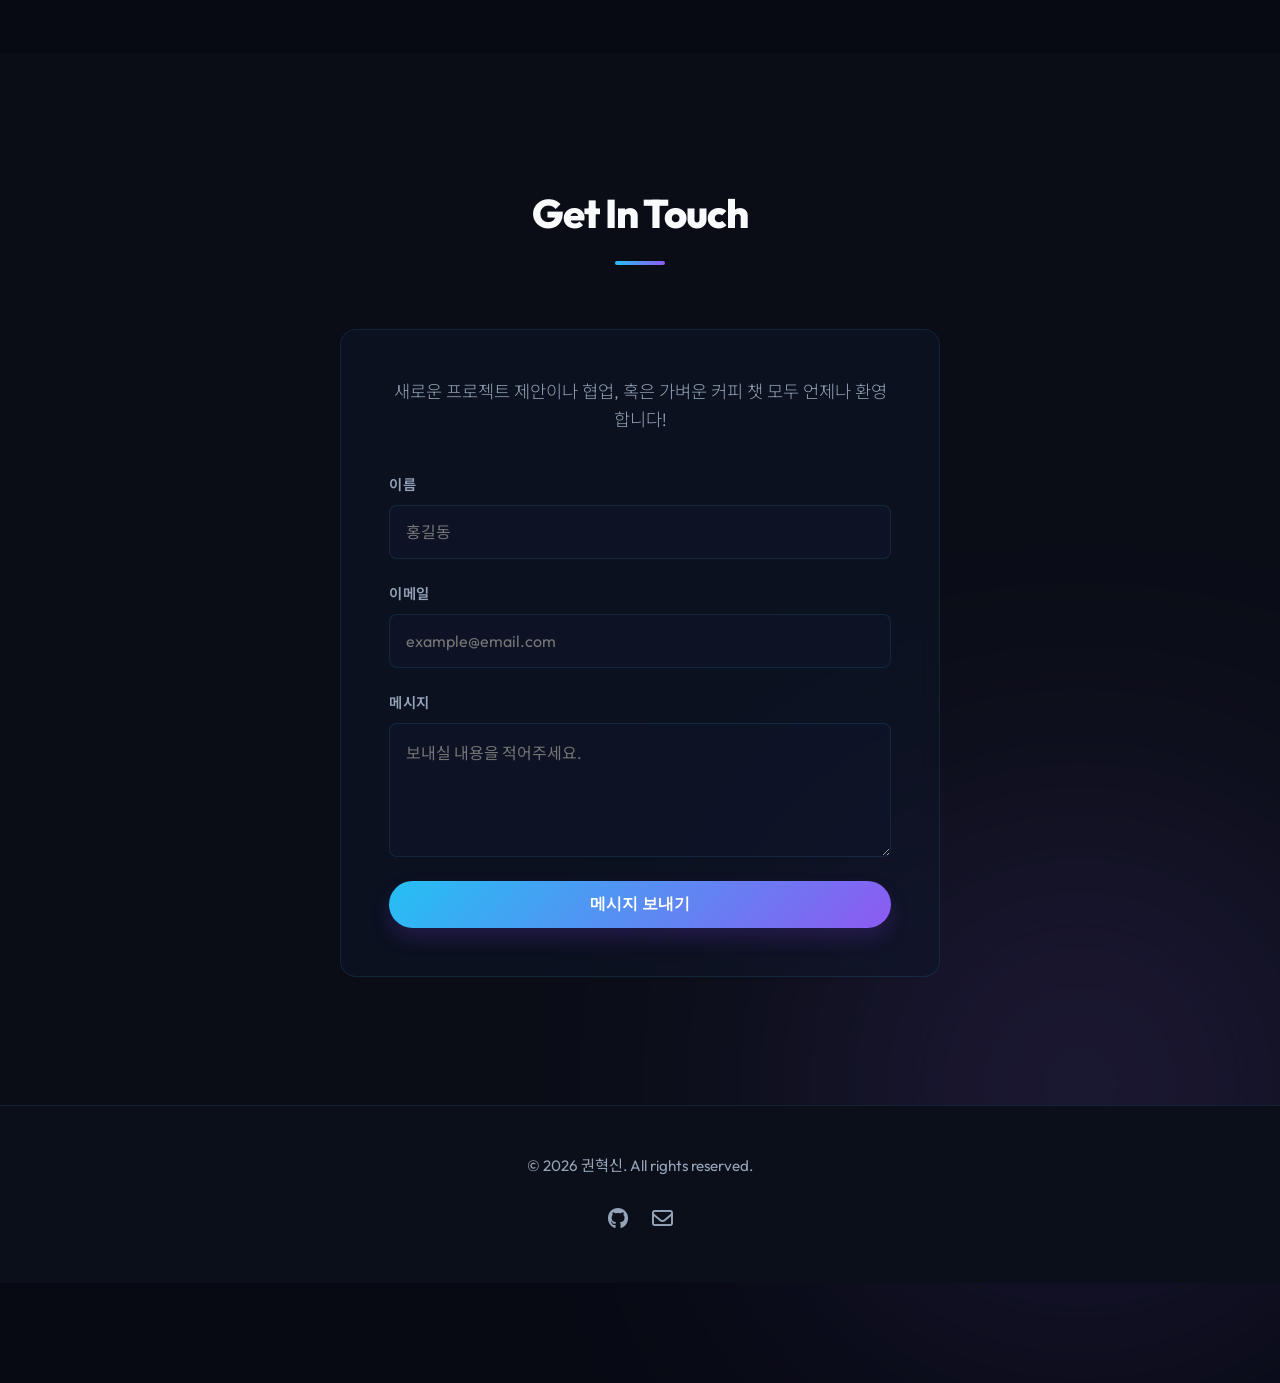
==== commit 986ce271: "Feature: Integrate interactive dual theme switcher (Dark Indigo & Light Sky Blue)" ====
--- a/index.html
+++ b/index.html
@@ -23,13 +23,19 @@
     <nav id="main-nav">
         <div class="nav-container">
             <a href="#" class="logo" id="nav-logo-link">HS<span>.</span></a>
-            <ul class="nav-links">
-                <li><a href="#about" id="nav-about-link">About</a></li>
-                <li><a href="#skills" id="nav-skills-link">Skills</a></li>
-                <li><a href="#projects" id="nav-projects-link">Projects</a></li>
-                <li><a href="commit_flow.html" id="nav-flowchart-link"><i class="fa-solid fa-code-branch" style="margin-right: 5px;"></i>Git Flow</a></li>
-                <li><a href="#contact" id="nav-contact-link">Contact</a></li>
-            </ul>
+            <div style="display: flex; align-items: center; gap: 2rem;">
+                <ul class="nav-links">
+                    <li><a href="#about" id="nav-about-link">About</a></li>
+                    <li><a href="#skills" id="nav-skills-link">Skills</a></li>
+                    <li><a href="#projects" id="nav-projects-link">Projects</a></li>
+                    <li><a href="commit_flow.html" id="nav-flowchart-link"><i class="fa-solid fa-code-branch" style="margin-right: 5px;"></i>Git Flow</a></li>
+                    <li><a href="#contact" id="nav-contact-link">Contact</a></li>
+                </ul>
+                <!-- Theme Toggle Button -->
+                <button id="theme-toggle-btn" aria-label="Toggle Theme" style="background: none; border: none; font-size: 1.3rem; color: var(--text-primary); cursor: pointer; display: flex; align-items: center; justify-content: center; outline: none; transition: var(--transition);">
+                    <i class="fa-solid fa-cloud-sun"></i>
+                </button>
+            </div>
         </div>
     </nav>
 
@@ -194,5 +200,30 @@
             </div>
         </div>
     </footer>
+    <script>
+        const themeToggleBtn = document.getElementById('theme-toggle-btn');
+        const bodyElement = document.body;
+
+        // Load saved theme
+        const savedTheme = localStorage.getItem('portfolio-theme');
+        if (savedTheme === 'sky') {
+            bodyElement.classList.add('theme-sky');
+            themeToggleBtn.innerHTML = '<i class="fa-solid fa-moon"></i>';
+        } else {
+            themeToggleBtn.innerHTML = '<i class="fa-solid fa-cloud-sun"></i>';
+        }
+
+        themeToggleBtn.addEventListener('click', () => {
+            bodyElement.classList.toggle('theme-sky');
+            const isSky = bodyElement.classList.contains('theme-sky');
+            if (isSky) {
+                localStorage.setItem('portfolio-theme', 'sky');
+                themeToggleBtn.innerHTML = '<i class="fa-solid fa-moon"></i>';
+            } else {
+                localStorage.setItem('portfolio-theme', 'dark');
+                themeToggleBtn.innerHTML = '<i class="fa-solid fa-cloud-sun"></i>';
+            }
+        });
+    </script>
 </body>
 </html>
--- a/style.css
+++ b/style.css
@@ -18,6 +18,22 @@
     --font-sans: 'Outfit', 'Noto Sans KR', sans-serif;
 }
 
+/* Integrated theme-sky light mode overrides */
+body.theme-sky {
+    --bg-dark: #f0f9ff;
+    --bg-card: rgba(255, 255, 255, 0.7);
+    --bg-card-hover: rgba(255, 255, 255, 0.95);
+    --border-color: rgba(14, 165, 233, 0.15);
+    --text-primary: #0f172a;
+    --text-secondary: #475569;
+    
+    --primary: hsl(200, 95%, 45%);
+    --primary-glow: hsla(200, 95%, 45%, 0.1);
+    --secondary: hsl(220, 90%, 50%);
+    --secondary-glow: hsla(220, 90%, 50%, 0.1);
+    --accent: #0ea5e9;
+}
+
 /* Reset and Base Styles */
 * {
     margin: 0;
@@ -37,6 +53,7 @@
     line-height: 1.6;
     overflow-x: hidden;
     position: relative;
+    transition: background-color 0.4s ease, color 0.4s ease;
 }
 
 /* Glow Backgrounds */
@@ -82,6 +99,11 @@
     backdrop-filter: blur(12px);
     -webkit-backdrop-filter: blur(12px);
     border-bottom: 1px solid var(--border-color);
+    transition: var(--transition);
+}
+
+body.theme-sky #main-nav {
+    background-color: rgba(240, 249, 255, 0.8);
 }
 
 .nav-container {
@@ -669,3 +691,27 @@
         filter: drop-shadow(0 0 12px rgba(255, 0, 0, 0.9)) drop-shadow(0 0 25px rgba(255, 0, 0, 0.7)) drop-shadow(0 0 35px rgba(255, 0, 0, 0.5));
     }
 }
+
+/* Elements transition adjustments for dual theme toggle */
+body.theme-sky footer {
+    background-color: #e0f2fe;
+}
+
+body.theme-sky .project-img-placeholder {
+    background: linear-gradient(135deg, #bae6fd, #7dd3fc);
+}
+
+body.theme-sky .skill-tag,
+body.theme-sky .project-tags .tag {
+    background: rgba(14, 165, 233, 0.06);
+}
+
+body.theme-sky .form-group input,
+body.theme-sky .form-group textarea {
+    background: rgba(255, 255, 255, 0.85);
+}
+
+body.theme-sky .visual-card {
+    background: rgba(15, 23, 42, 0.8); /* Keep code card dark for high syntax readability */
+}
+
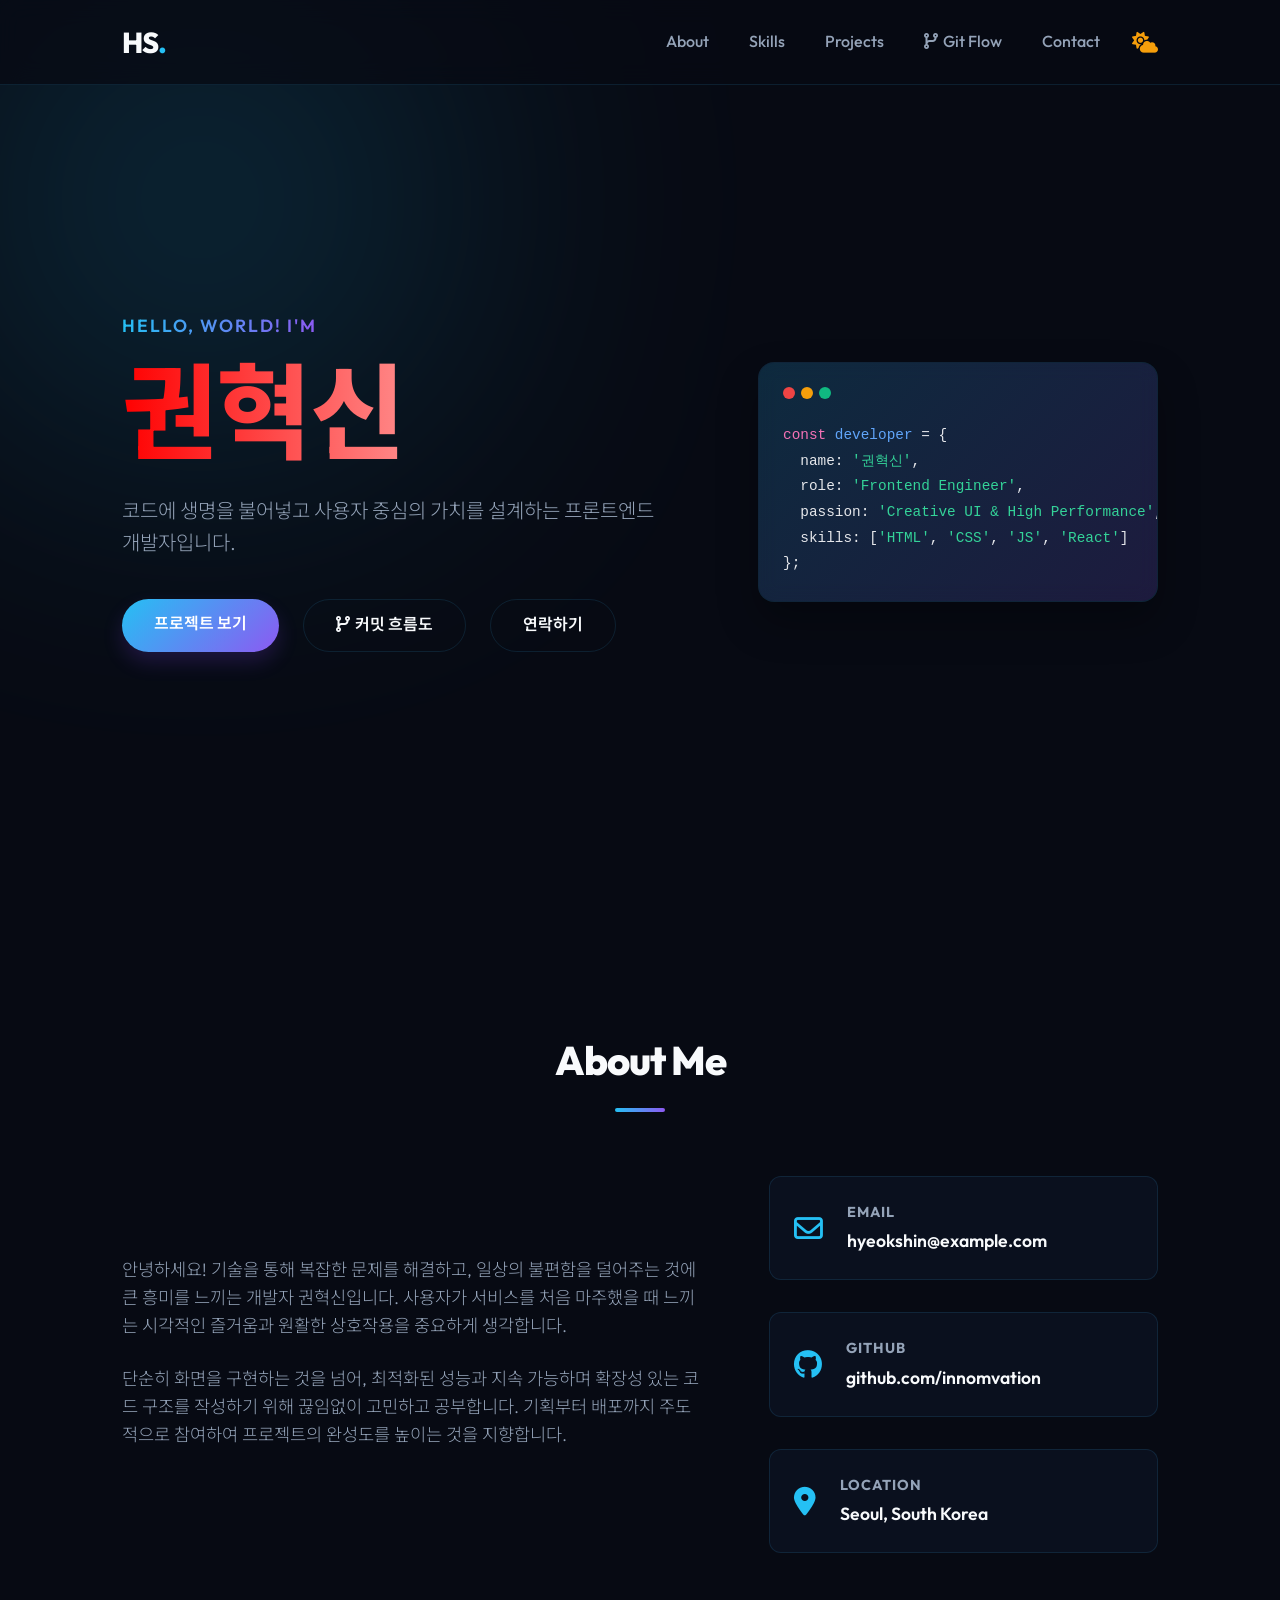
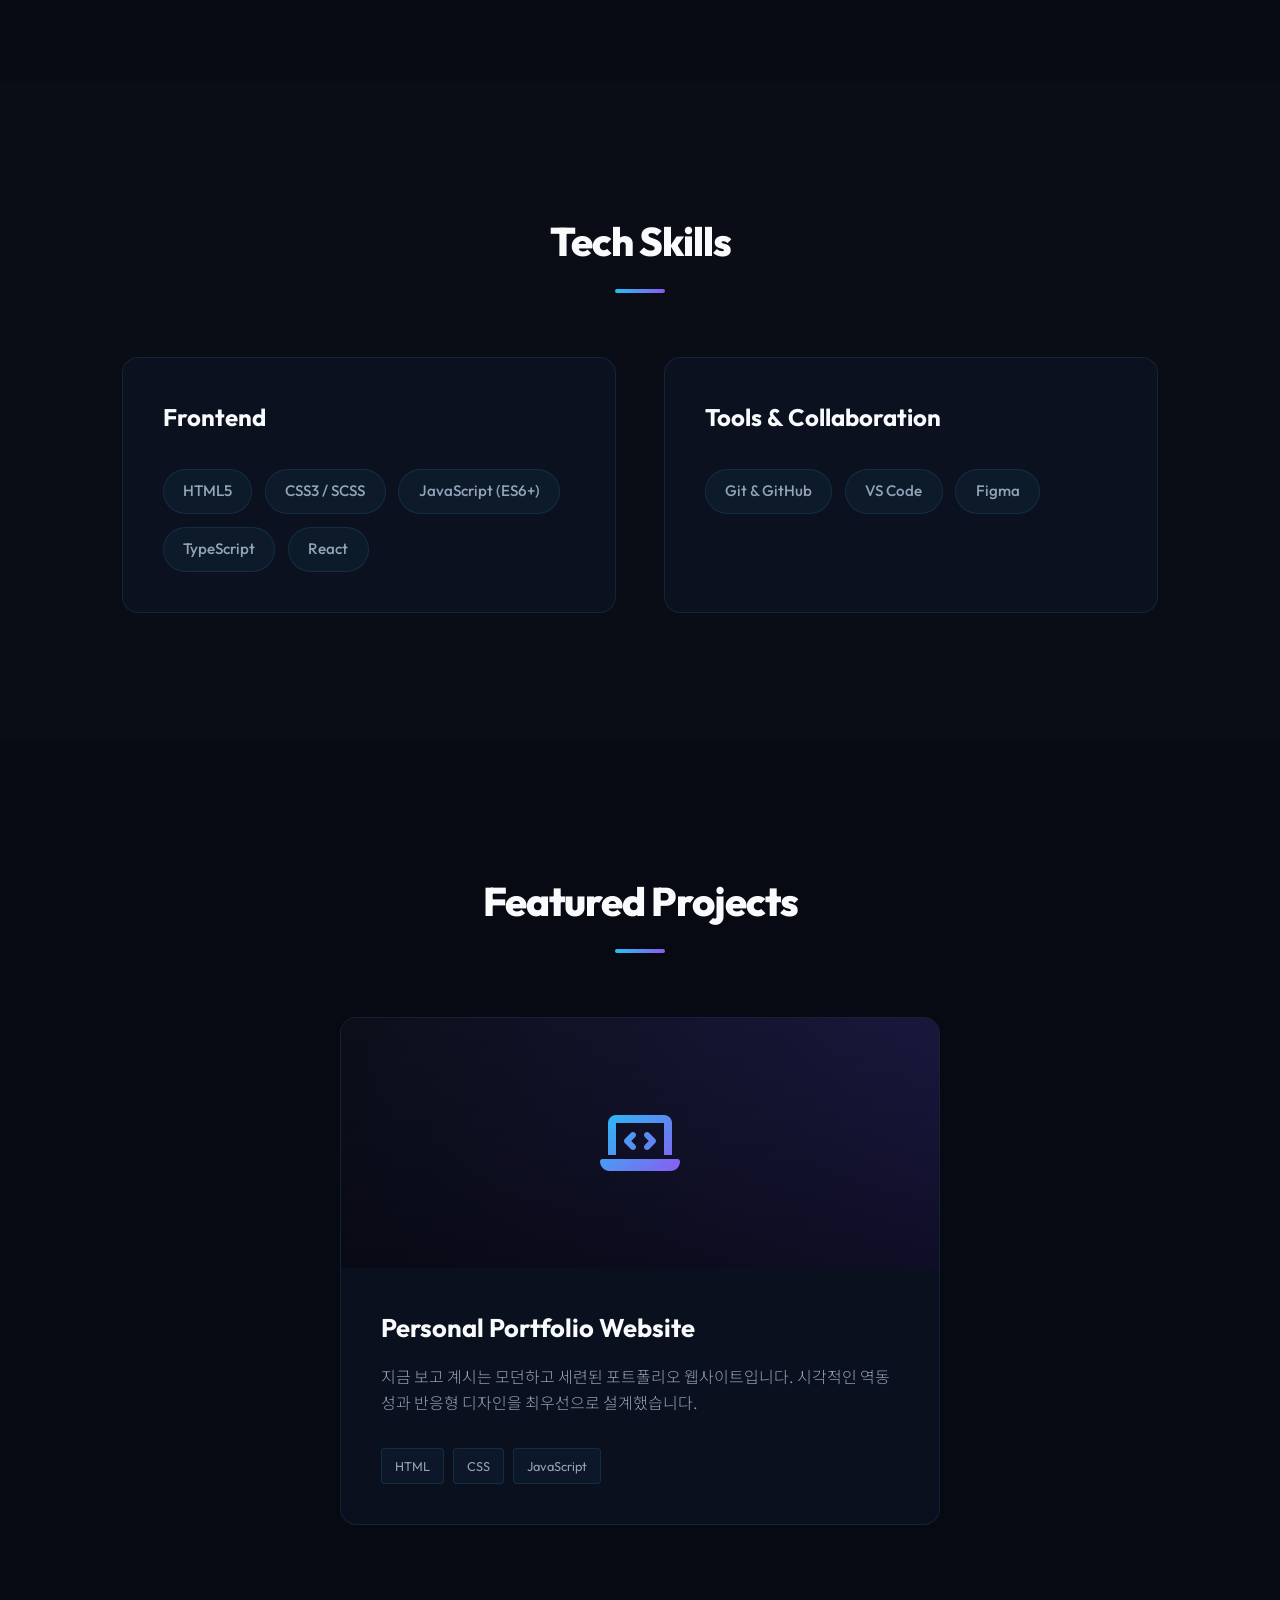
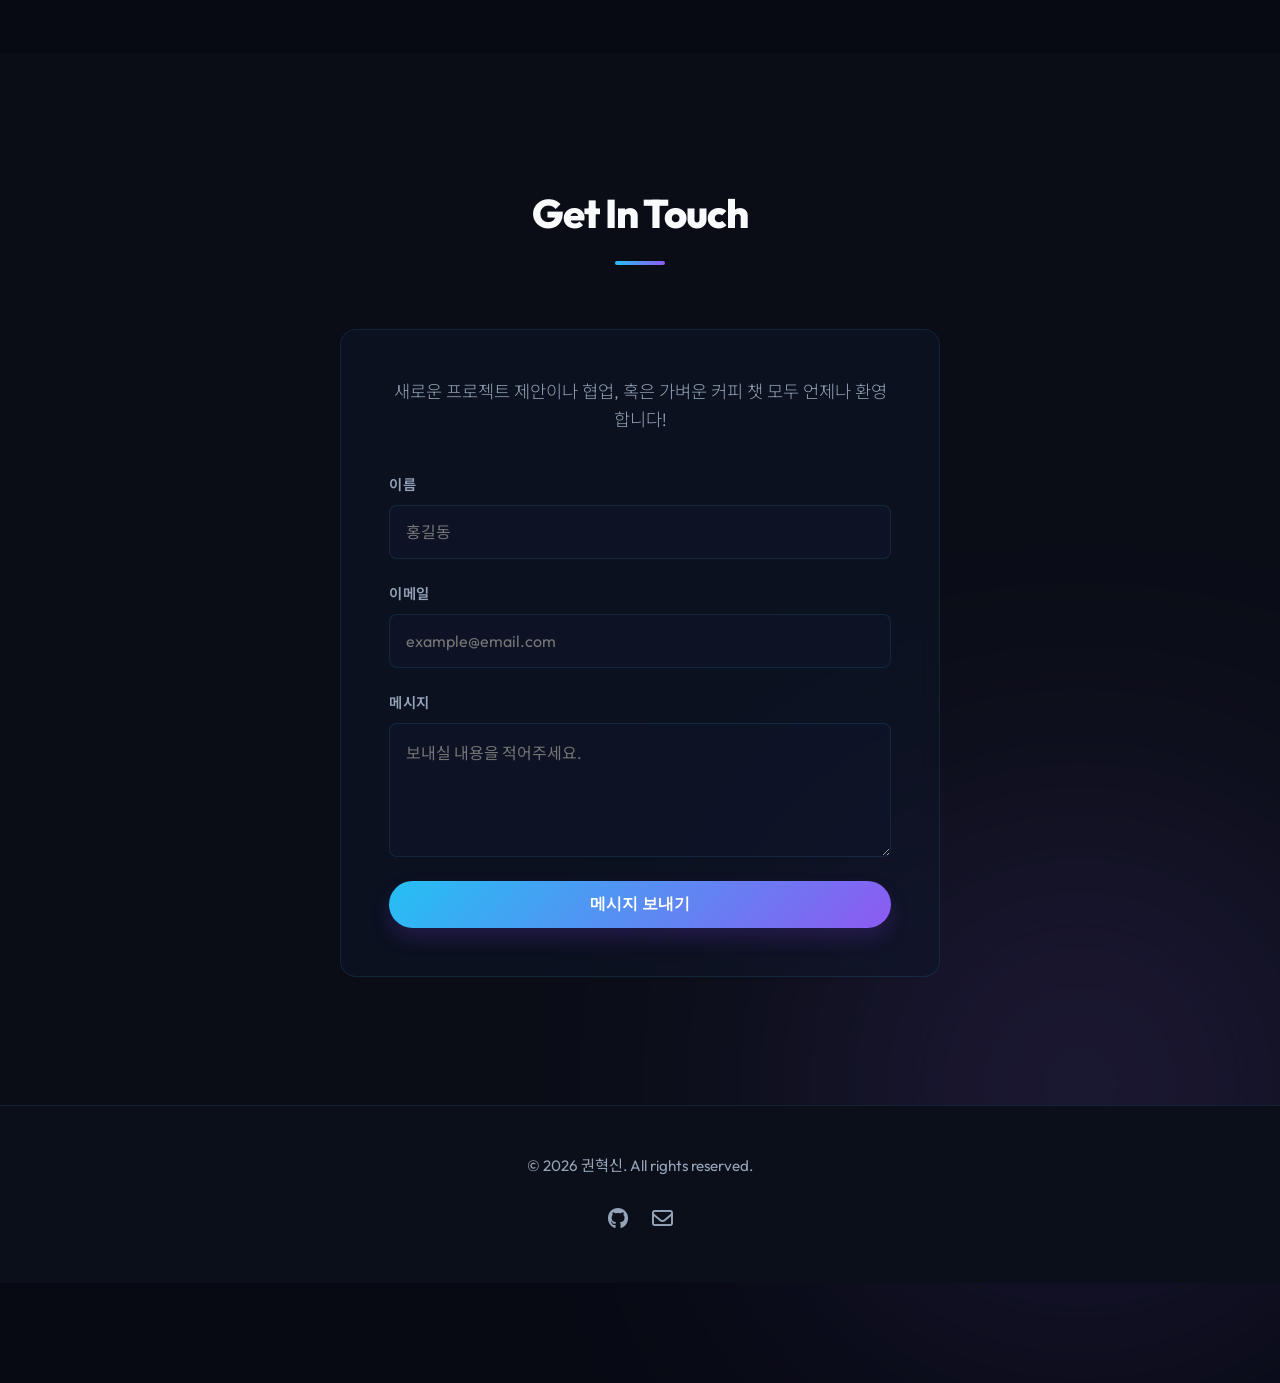
==== commit dd457cb1: "Feature: Add Emerald Mint theme to support 3-way branching structure" ====
--- a/index.html
+++ b/index.html
@@ -204,25 +204,39 @@
         const themeToggleBtn = document.getElementById('theme-toggle-btn');
         const bodyElement = document.body;
 
+        // 3-way theme state mapping
+        const themes = ['dark', 'sky', 'mint'];
+        let currentThemeIndex = 0;
+
         // Load saved theme
         const savedTheme = localStorage.getItem('portfolio-theme');
-        if (savedTheme === 'sky') {
-            bodyElement.classList.add('theme-sky');
-            themeToggleBtn.innerHTML = '<i class="fa-solid fa-moon"></i>';
+        if (themes.includes(savedTheme)) {
+            currentThemeIndex = themes.indexOf(savedTheme);
+            applyTheme(savedTheme);
         } else {
-            themeToggleBtn.innerHTML = '<i class="fa-solid fa-cloud-sun"></i>';
+            applyTheme('dark');
         }
 
+        function applyTheme(themeName) {
+            // Remove all themes classes
+            bodyElement.classList.remove('theme-sky', 'theme-mint');
+            
+            if (themeName === 'sky') {
+                bodyElement.classList.add('theme-sky');
+                themeToggleBtn.innerHTML = '<i class="fa-solid fa-moon" style="color: #60a5fa;"></i>'; // Sky blue moon
+            } else if (themeName === 'mint') {
+                bodyElement.classList.add('theme-mint');
+                themeToggleBtn.innerHTML = '<i class="fa-solid fa-leaf" style="color: #34d399;"></i>'; // Green leaf
+            } else {
+                themeToggleBtn.innerHTML = '<i class="fa-solid fa-cloud-sun" style="color: #f59e0b;"></i>'; // Indigo sun
+            }
+        }
+
         themeToggleBtn.addEventListener('click', () => {
-            bodyElement.classList.toggle('theme-sky');
-            const isSky = bodyElement.classList.contains('theme-sky');
-            if (isSky) {
-                localStorage.setItem('portfolio-theme', 'sky');
-                themeToggleBtn.innerHTML = '<i class="fa-solid fa-moon"></i>';
-            } else {
-                localStorage.setItem('portfolio-theme', 'dark');
-                themeToggleBtn.innerHTML = '<i class="fa-solid fa-cloud-sun"></i>';
-            }
+            currentThemeIndex = (currentThemeIndex + 1) % themes.length;
+            const nextTheme = themes[currentThemeIndex];
+            localStorage.setItem('portfolio-theme', nextTheme);
+            applyTheme(nextTheme);
         });
     </script>
 </body>
--- a/style.css
+++ b/style.css
@@ -32,6 +32,22 @@
     --secondary: hsl(220, 90%, 50%);
     --secondary-glow: hsla(220, 90%, 50%, 0.1);
     --accent: #0ea5e9;
+}
+
+/* Integrated theme-mint forest mode overrides */
+body.theme-mint {
+    --bg-dark: #040d0a;
+    --bg-card: rgba(16, 24, 20, 0.6);
+    --bg-card-hover: rgba(16, 24, 20, 0.95);
+    --border-color: rgba(16, 185, 129, 0.15);
+    --text-primary: #ecfdf5;
+    --text-secondary: #a7f3d0;
+    
+    --primary: hsl(150, 80%, 50%);
+    --primary-glow: hsla(150, 80%, 50%, 0.15);
+    --secondary: hsl(170, 75%, 45%);
+    --secondary-glow: hsla(170, 75%, 45%, 0.15);
+    --accent: #10b981;
 }
 
 /* Reset and Base Styles */
@@ -715,3 +731,27 @@
     background: rgba(15, 23, 42, 0.8); /* Keep code card dark for high syntax readability */
 }
 
+/* Elements transition adjustments for theme-mint forest mode */
+body.theme-mint footer {
+    background-color: #061f17;
+}
+
+body.theme-mint .project-img-placeholder {
+    background: linear-gradient(135deg, #062f21, #064e3b);
+}
+
+body.theme-mint .skill-tag,
+body.theme-mint .project-tags .tag {
+    background: rgba(16, 185, 129, 0.08);
+}
+
+body.theme-mint .form-group input,
+body.theme-mint .form-group textarea {
+    background: rgba(16, 24, 20, 0.7);
+}
+
+body.theme-mint .visual-card {
+    background: rgba(6, 31, 23, 0.8);
+}
+
+
